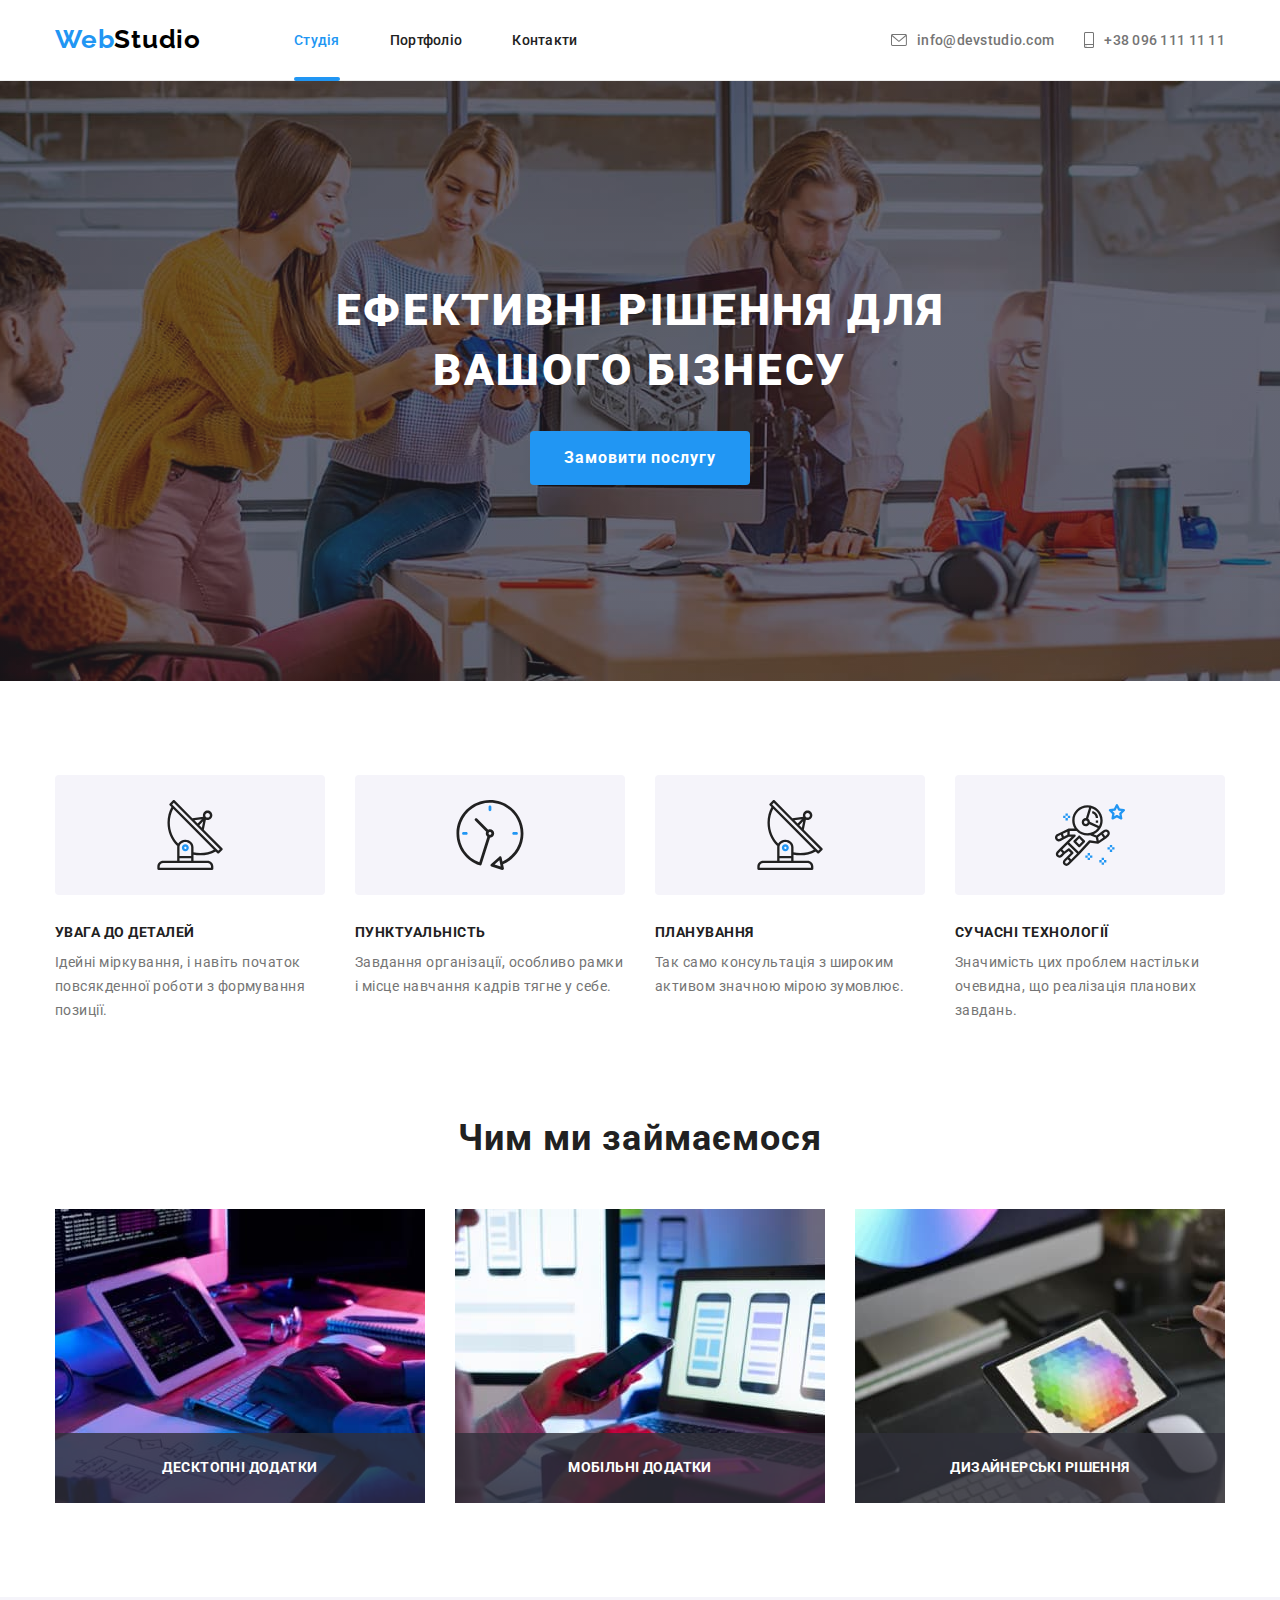
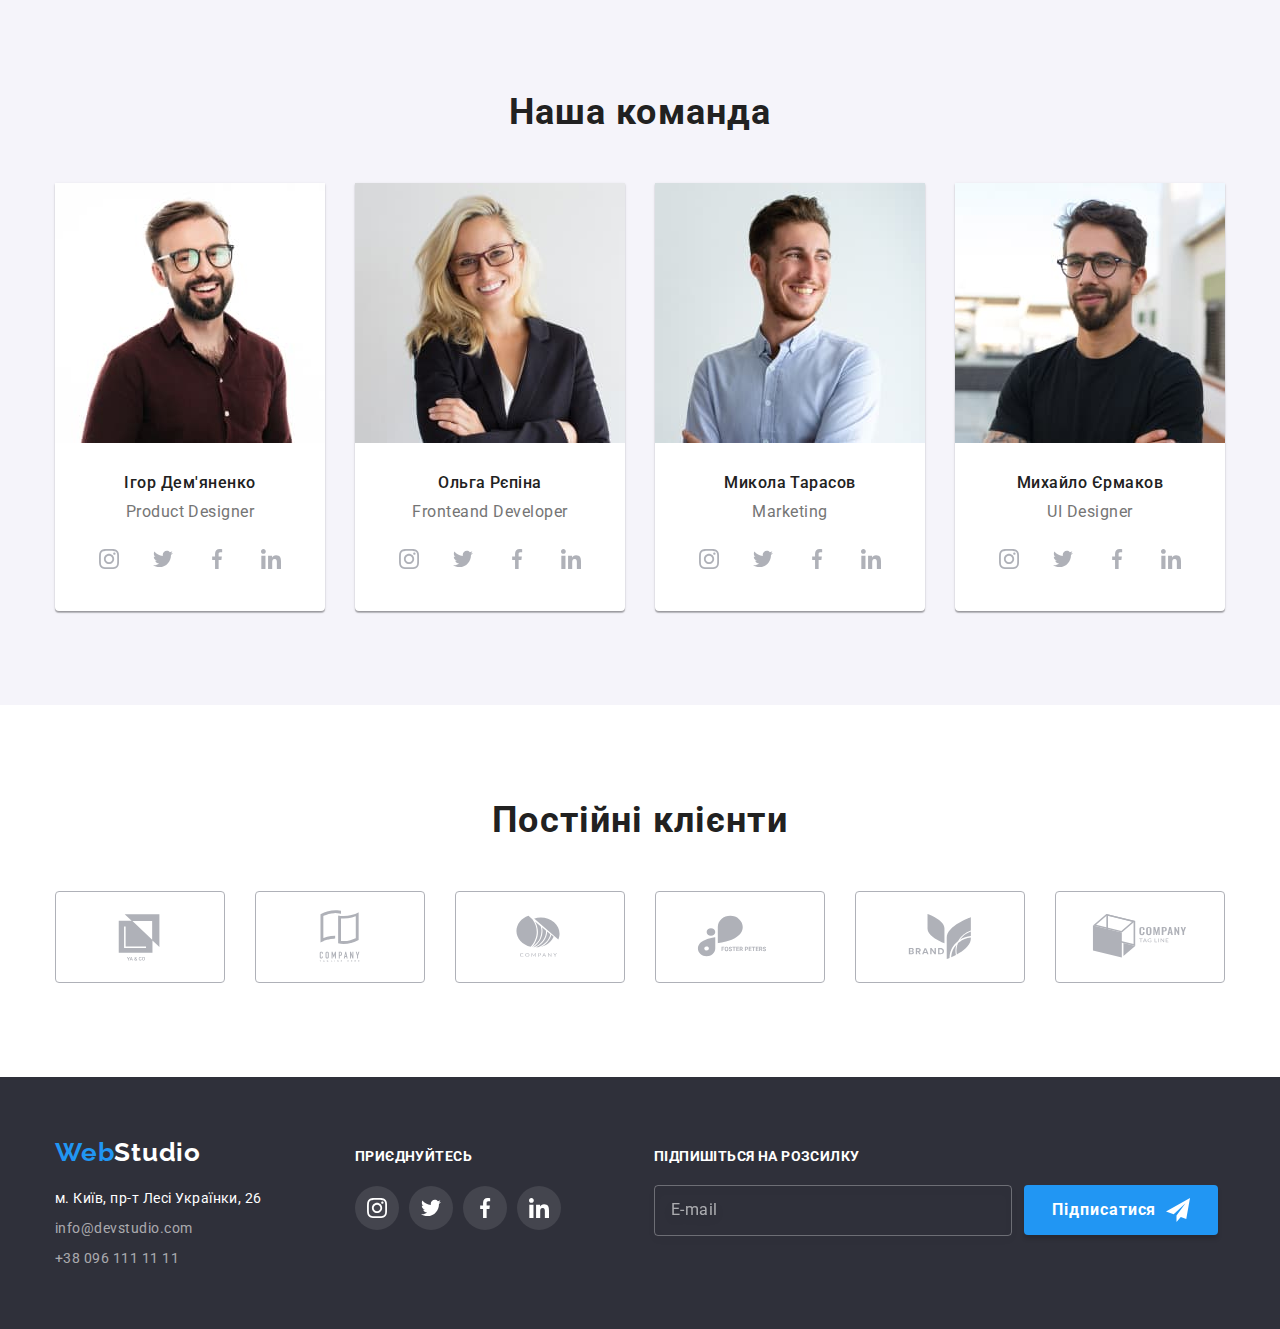
==== index.html @ 9813fe83 "Add files" ====
<!DOCTYPE html>
<html lang="uk">
  <head>
    <meta charset="UTF-8" />
    <meta http-equiv="X-UA-Compatible" content="IE=edge" />
    <meta name="viewport" content="width=device-width, initial-scale=1.0" />

    <link
      rel="stylesheet"
      href="https://cdnjs.cloudflare.com/ajax/libs/modern-normalize/1.1.0/modern-normalize.min.css"
    />
    <link rel="preconnect" href="https://fonts.googleapis.com" />
    <link rel="preconnect" href="https://fonts.gstatic.com" crossorigin />
    <link
      href="https://fonts.googleapis.com/css2?family=Raleway:wght@700&family=Roboto:wght@400;500;700;900&display=swap"
      rel="stylesheet"
    />
    <link rel="stylesheet" href="./css/styles.css" />
    <title>Студія</title>
  </head>

  <body>
    <header class="header">
      <div class="container main-nav">
        <nav class="header-nav">
          <a lang="en" href="./index.html" class="header-nav-logo"
            >Web<span class="nav-logo">Studio</span></a
          >

          <ul class="header-nav-list">
            <li class="header-nav-item">
              <a href="./index.html" class="header-nav-link current">Студія</a>
            </li>
            <li class="header-nav-item">
              <a href="./portfolio.html" class="header-nav-link">Портфоліо</a>
            </li>
            <li class="header-nav-item"><a href="" class="header-nav-link">Контакти</a></li>
          </ul>
        </nav>

        <ul class="header-contacts-list">
          <li class="header-contacts-item">
            <a class="header-contacts-link" href="mailto:info@devstudio.com">
              <svg class="contacts-icon" width="16" height="12">
                <use href="./images/icons.svg#icon-envelope"></use>
              </svg>
              info@devstudio.com
            </a>
          </li>
          <li class="header-contacts-item">
            <a class="header-contacts-link" href="tel:+380961111111">
              <svg class="contacts-icon" width="10" height="16">
                <use href="./images/icons.svg#icon-smartphone"></use>
              </svg>
              +38 096 111 11 11
            </a>
          </li>
        </ul>
      </div>
    </header>

    <main>
      <section class="hero overlay">
        <div class="container hero-padding">
          <h1 class="hero-tittle">Ефективні рішення для вашого бізнесу</h1>
          <button type="button" class="hero-button" data-modal-open>Замовити послугу</button>

          <div class="backdrop is-hidden" data-modal>
            <div class="modal">
              <button class="button-close" data-modal-close>
                <svg class="icon-close-black" width="18" height="18">
                  <use href="./images/icons.svg#icon-close-black"></use>
                </svg>
              </button>
              
              <form class="modal-form">
                <p class="modal-title">Залиште свої дані, ми вам передзвонимо</p>
                <div class="modal-field">
                  <label for="user-name" class="input-label">Імʼя</label>
                  <div class="input-wrapper">
                      <input type="text" class="modal-input" name="user-name" id="user-name">
                      <svg class="modal-icon" width="18" height="18">
                        <use href="./images/icons.svg#icon-person"></use>
                      </svg>
                  </div>
                </div>
                <div class="modal-field">
                  <label for="user-tel" class="input-label">Телефон</label>
                  <div class="input-wrapper">
                      <input type="tel" class="modal-input" name="user-tel" id="user-tel">
                      <svg class="modal-icon" width="18" height="18">
                        <use href="./images/icons.svg#icon-phone"></use>
                      </svg>
                  </div>
                </div>
                <div class="modal-field">
                  <label for="user-email" class="input-label">Пошта</label>
                  <div class="input-wrapper">
                      <input type="email" class="modal-input" name="user-email" id="user-email">
                      <svg class="modal-icon" width="18" height="18">
                        <use href="./images/icons.svg#icon-email"></use>
                      </svg>
                  </div>
                </div>
                <div class="modal-field">
                  <label for="user-comment" class="input-label">Коментар</label>
                  <div class="input-wrapper">
                    <textarea
                    name="user-comment"
                    id="user-comment"
                    class="modal-comment"
                    placeholder="Введіть текст"
                  ></textarea>
                  </div>
                </div>

                <div class="modal-field check-field">
                  <input
                    type="checkbox"
                    name="policy"
                    class="modal-check hide"
                    id="policy"
                  />
                  <label for="policy" class="check-text">
                    <span>
                      <svg class="check-icon" width="16" height="15">
                        <use href="./images/icons.svg#icon-check"></use>
                      </svg>
                    </span>
                   Погоджуюся з розсилкою та приймаю
                    <a href="#" class="policy">Умови договору</a>
                    </label
                  >
                </div>
                  <button type="submit" class="form-button">
                      Відправити
                  </button>
              </form>
            </div>
          </div>
        </div>
      </section>

      <section class="features section">
        <div class="container">
          <h2 class="features-tittle visually-hidden">Особливості</h2>

          <ul class="features-list">
            <li class="features-item">
              <div class="features-item-icon">
                <svg class="features-icon" width="70" height="70">
                  <use href="./images/icons.svg#icon-antenna"></use>
                </svg>
              </div>
              <h3 class="features-subtitle">Увага до деталей</h3>
              <p class="features-text">
                Ідейні міркування, і навіть початок повсякденної роботи з формування позиції.
              </p>
            </li>
            <li class="features-item">
              <div class="features-item-icon">
                <svg class="features-icon" width="70" height="70">
                  <use href="./images/icons.svg#icon-clock"></use>
                </svg>
              </div>
              <h3 class="features-subtitle">Пунктуальність</h3>
              <p class="features-text">
                Завдання організації, особливо рамки і місце навчання кадрів тягне у себе.
              </p>
            </li>
            <li class="features-item">
              <div class="features-item-icon">
                <svg class="features-icon" width="70" height="70">
                  <use href="./images/icons.svg#icon-antenna"></use>
                </svg>
              </div>
              <h3 class="features-subtitle">Планування</h3>
              <p class="features-text">
                Так само консультація з широким активом значною мірою зумовлює.
              </p>
            </li>
            <li class="features-item">
              <div class="features-item-icon">
                <svg class="features-icon" width="70" height="70">
                  <use href="./images/icons.svg#icon-astronaut"></use>
                </svg>
              </div>
              <h3 class="features-subtitle">Сучасні технології</h3>
              <p class="features-text">
                Значимість цих проблем настільки очевидна, що реалізація планових завдань.
              </p>
            </li>
          </ul>
        </div>
      </section>

      <section class="work section">
        <div class="container">
          <h2 class="work-tittle">Чим ми займаємося</h2>

          <ul class="work-list">
            <li class="work-item">
              <img
                src="./images/box1.jpg"
                alt="На столі стоїть монітор, клавіатура. Зліва від 
                    клавіатури лежить аркуш із алгоритмом коду, який в цей час набирає чоловік"
                width="370"
                height="294"
              />
              <div class="box1">
                <p class="desktop-action">Десктопні додатки</p>
              </div>
            </li>

            <li class="work-item">
              <img
                src="./images/box2.jpg"
                alt="На підставці стоїть ноуткбук, на екрані якого показано приклад із трьох варіантів зовнішнього вигляду застосунку. Біля ноутбуку знаходиться людина із телефоном, яка одразу тестує ці варіанти на телефоні"
                width="370"
                height="294"
              />

              <div class="box2">
                <p class="desktop-action">Мобільні додатки</p>
              </div>
            </li>
            <li class="work-item">
              <img
                src="./images/box3.jpg"
                alt="Людина тримає у лівій руці графічний планшет, на екрані якого виведено кольорову палітру. У правій руці вона тримає стилус, і певно хоче вибрати якийсь колір для певного графічного елеметну"
                width="370"
                height="294"
              />

              <div class="box3">
                <p class="desktop-action">Дизайнерські рішення</p>
              </div>
            </li>
          </ul>
        </div>
      </section>

      <section class="team section">
        <div class="container">
          <h2 class="team-tittle">Наша команда</h2>

          <ul class="team-list">
            <li class="team-item">
              <img
                src="./images/teamcard1.jpg"
                alt="Молодий чоловік в окулярах, з темною бородою,що мило посміхається. Він одягнутий у коричневу сорочку з білими гудзиками"
                width="270"
                height="260"
              />
              <div class="team-padding">
                <h3 class="team-name">Ігор Дем'яненко</h3>
                <p class="team-position">Product Designer</p>

                <ul class="team-soc-list">
                  <li class="team-soc-item">
                    <a class="team-soc-link link" href="#">
                      <svg class="team-soc-icon" width="20" height="20">
                        <use href="./images/icons.svg#icon-instagram"></use>
                      </svg>
                    </a>
                  </li>
                  <li class="team-soc-item">
                    <a class="team-soc-link link" href="#">
                      <svg class="team-soc-icon" width="20" height="20">
                        <use href="./images/icons.svg#icon-twitter"></use>
                      </svg>
                    </a>
                  </li>
                  <li class="team-soc-item">
                    <a class="team-soc-link link" href="#">
                      <svg class="team-soc-icon" width="20" height="20">
                        <use href="./images/icons.svg#icon-facebook"></use>
                      </svg>
                    </a>
                  </li>
                  <li class="team-soc-item">
                    <a class="team-soc-link link" href="#">
                      <svg class="team-soc-icon" width="20" height="20">
                        <use href="./images/icons.svg#icon-linkedin"></use>
                      </svg>
                    </a>
                  </li>
                </ul>
              </div>
            </li>
            <li class="team-item">
              <img
                src="./images/teamcard2.jpg"
                alt="Молода дівчина, зі світлим волоссям середньої довжини. Вона в окулярах, з прямокутною оправою. Має гарну приємну посмішку. Одягнута у чорний піджак та білу блузу"
                width="270"
                height="260"
              />
              <div class="team-padding">
                <h3 class="team-name">Ольга Рєпіна</h3>
                <p class="team-position">Fronteand Developer</p>

                <ul class="team-soc-list">
                  <li class="team-soc-item">
                    <a class="team-soc-link link" href="#">
                      <svg class="team-soc-icon" width="20" height="20">
                        <use href="./images/icons.svg#icon-instagram"></use>
                      </svg>
                    </a>
                  </li>
                  <li class="team-soc-item">
                    <a class="team-soc-link link" href="#">
                      <svg class="team-soc-icon" width="20" height="20">
                        <use href="./images/icons.svg#icon-twitter"></use>
                      </svg>
                    </a>
                  </li>
                  <li class="team-soc-item">
                    <a class="team-soc-link link" href="#">
                      <svg class="team-soc-icon" width="20" height="20">
                        <use href="./images/icons.svg#icon-facebook"></use></svg
                    ></a>
                  </li>
                  <li class="team-soc-item">
                    <a class="team-soc-link link" href="#">
                      <svg class="team-soc-icon" width="20" height="20">
                        <use href="./images/icons.svg#icon-linkedin"></use>
                      </svg>
                    </a>
                  </li>
                </ul>
              </div>
            </li>
            <li class="team-item">
              <img
                src="./images/teamcard3.jpg"
                alt="Молодий чоловік, з русявим волоссям та легкою світлою щетиною. Він дивиться у ліву сторону та приємно посміхається.На ньому одягнута світло-блакитна сорочка"
                width="270"
                height="260"
              />
              <div class="team-padding">
                <h3 class="team-name">Микола Тарасов</h3>
                <p class="team-position">Marketing</p>

                <ul class="team-soc-list">
                  <li class="team-soc-item">
                    <a class="team-soc-link link" href="#">
                      <svg class="team-soc-icon" width="20" height="20">
                        <use href="./images/icons.svg#icon-instagram"></use>
                      </svg>
                    </a>
                  </li>
                  <li class="team-soc-item">
                    <a class="team-soc-link link" href="#">
                      <svg class="team-soc-icon" width="20" height="20">
                        <use href="./images/icons.svg#icon-twitter"></use>
                      </svg>
                    </a>
                  </li>
                  <li class="team-soc-item">
                    <a class="team-soc-link link" href="#">
                      <svg class="team-soc-icon" width="20" height="20">
                        <use href="./images/icons.svg#icon-facebook"></use>
                      </svg>
                    </a>
                  </li>
                  <li class="team-soc-item">
                    <a class="team-soc-link link" href="#">
                      <svg class="team-soc-icon" width="20" height="20">
                        <use href="./images/icons.svg#icon-linkedin"></use>
                      </svg>
                    </a>
                  </li>
                </ul>
              </div>
            </li>
            <li class="team-item">
              <img
                src="./images/teamcard4.jpg"
                alt="Молодий харизматичний чоловік із темним волоссям та темною бородою. Він носить окуляри. Одягнутий у чорну футболку, на правій руці має татуювання"
                width="270"
                height="260"
              />
              <div class="team-padding">
                <h3 class="team-name">Михайло Єрмаков</h3>
                <p class="team-position">UI Designer</p>

                <ul class="team-soc-list">
                  <li class="team-soc-item">
                    <a class="team-soc-link link" href="#">
                      <svg class="team-soc-icon" width="20" height="20">
                        <use href="./images/icons.svg#icon-instagram"></use></svg
                    ></a>
                  </li>
                  <li class="team-soc-item">
                    <a class="team-soc-link link" href="#"
                      ><svg class="team-soc-icon" width="20" height="20">
                        <use href="./images/icons.svg#icon-twitter"></use></svg
                    ></a>
                  </li>
                  <li class="team-soc-item">
                    <a class="team-soc-link link" href="#">
                      <svg class="team-soc-icon" width="20" height="20">
                        <use href="./images/icons.svg#icon-facebook"></use>
                      </svg>
                    </a>
                  </li>
                  <li class="team-soc-item">
                    <a class="team-soc-link link" href="#">
                      <svg class="team-soc-icon" width="20" height="20">
                        <use href="./images/icons.svg#icon-linkedin"></use>
                      </svg>
                    </a>
                  </li>
                </ul>
              </div>
            </li>
          </ul>
        </div>
      </section>

      <section class="clients section">
        <div class="container">
          <h2 class="clients-tittle">Постійні клієнти</h2>

          <ul class="clients-list">
            <li class="clients-item">
              <a class="clients-link" href="">
                <svg class="clients-icon" width="106" height="60">
                  <use href="./images/icons.svg#icon-client1"></use>
                </svg>
              </a>
            </li>
            <li class="clients-item">
              <a class="clients-link" href="">
                <svg class="clients-icon" width="106" height="60">
                  <use href="./images/icons.svg#icon-client2"></use>
                </svg>
              </a>
            </li>
            <li class="clients-item">
              <a class="clients-link" href="">
                <svg class="clients-icon" width="106" height="60">
                  <use href="./images/icons.svg#icon-client3"></use>
                </svg>
              </a>
            </li>
            <li class="clients-item">
              <a class="clients-link" href="">
                <svg class="clients-icon" width="106" height="60">
                  <use href="./images/icons.svg#icon-client4"></use>
                </svg>
              </a>
            </li>
            <li class="clients-item">
              <a class="clients-link" href="">
                <svg class="clients-icon" width="106" height="60">
                  <use href="./images/icons.svg#icon-client5"></use>
                </svg>
              </a>
            </li>
            <li class="clients-item">
              <a class="clients-link" href="">
                <svg class="clients-icon" width="106" height="60">
                  <use href="./images/icons.svg#icon-client6"></use>
                </svg>
              </a>
            </li>
          </ul>
        </div>
      </section>

      <footer class="footer section">
        <div class="container footer-main">
          <div class="footer-logo">
            <a lang="en" href="./index.html" class="footer-logo-begin"
              >Web<span class="footer-logo-end">Studio</span></a
            >

            <address class="footer-contacts">
              <ul class="footer-contacts-list">
                <li class="footer-contacts-item contacts-margin">
                  <a
                    href="https://goo.gl/maps/CPtrU1FHBa2aNyZL9"
                    target="_blank"
                    rel="noopener noreferrer nofollow"
                    class="footer-contacts-address"
                  >
                    м. Київ, пр-т Лесі Українки, 26
                  </a>
                </li>
                <li class="footer-contacts-item contacts-margin">
                  <a href="mailto:info@devstudio.com" class="footer-contacts-link"
                    >info@devstudio.com</a
                  >
                </li>
                <li class="footer-contacts-item">
                  <a href="tel:+380961111111" class="footer-contacts-link">+38 096 111 11 11</a>
                </li>
              </ul>
            </address>
          </div>

          <div class="footer-soc">
            <span class="welcome">Приєднуйтесь</span>
            <ul class="footer-soc-list">
              <li class="footer-soc-item">
                <a class="footer-soc-link link" href="#">
                  <svg class="footer-soc-icon" width="20" height="20">
                    <use href="./images/icons.svg#icon-instagram"></use>
                  </svg>
                </a>
              </li>
              <li class="footer-soc-item">
                <a class="footer-soc-link link" href="#">
                  <svg class="footer-soc-icon" width="20" height="20">
                    <use href="./images/icons.svg#icon-twitter"></use>
                  </svg>
                </a>
              </li>
              <li class="footer-soc-item">
                <a class="footer-soc-link link" href="#">
                  <svg class="footer-soc-icon" width="20" height="20">
                    <use href="./images/icons.svg#icon-facebook"></use>
                  </svg>
                </a>
              </li>
              <li class="footer-soc-item">
                <a class="footer-soc-link link" href="#">
                  <svg class="footer-soc-icon" width="20" height="20">
                    <use href="./images/icons.svg#icon-linkedin"></use>
                  </svg>
                </a>
              </li>
            </ul>
          </div>


          <div class="send-footer">
            <p class="input-send">Підпишіться на розсилку</p>
            <form class="form-send">
              <div class="input-wrapper-send">
                  <input type="email" class="send-email" name="user-email" id="send-email"
                  placeholder="E-mail">
                  <button type="submit" class="send-button">
                    Підписатися
                      <svg class="send-icon" width="24" height="24">
                        <use href="./images/icons.svg#icon-send"></use>
                      </svg>
                  </button>
              </div>
          </form>
        </div>

        </div>
      </footer>
    </main>
    <script src="./js/modal.js"></script>
  </body>
</html>
---- css/styles.css ----
:root {
  --first-color: #212121;
  --accent-color: #2196f3;
  --accent-color-text: #ffffff;
  --hero-color: #ffffff;
  --text-color: #757575;
  --portfolio-button-color: #f5f4fa;
  --team-background-color: #f5f4fa;
  --hero-footer-background-color: #2f303a;
  --main-background-color: #ffffff;
  --contacts-link-color: rgba(255, 255, 255, 0.6);
  --nav-logo-color: #000000;
  --border-color-portfolio: #eeeeee;
  --border-color-header: #ececec;
  --icon-first-color: #afb1b8;
  --icon-background-color: FFFFFF;
  --icon-backgroud-color-hover: #2196f3;
  --icon-main-color: #ffffff;
  --icon-features-background: #f5f4fa;
  --icon-clients-first-color: #afb1b8;
  --icon-clients-color-hover: #2196f3;
  --icon-soc-color-hover: #ffffff;
  --icon-contacts-color: #757575;
  --icon-footer-color: rgba(255, 255, 255, 0.1);
  --work-box-text: rgba(47, 48, 58, 0.8);
  --projects-card-owerlay: rgba(33, 150, 243, 0.9);
  --button-close-border: #0000001a;
  --button-close-icon: #000000;
  --animation: 250ms cubic-bezier(0.4, 0, 0.2, 1);
  --text-form-color: #757575;
  --border-input-color: rgba(33, 33, 33, 0.2);
  --comment-color: rgba(117, 117, 117, 0.5);
  --form-button-border-hover: #188CE8;
  --send-input-color: rgba(255, 255, 255, 0.3);
  --send-input-shadow:  rgba(0, 0, 0, 0.15);
  --button-active-color: #188CE8;
  --placeholder-color: rgba(255, 255, 255, 0.6);
  --form-button-shadow: 0px 4px 4px rgba(0, 0, 0, 0.15);
}

h1,
h2,
h3,
h4,
h5,
h6,
p {
  margin: 0;
}

ul {
  list-style: none;
  margin: 0;
  padding: 0;
}

img {
  display: block;
  max-width: 100%;
  height: auto;
}

body {
  font-family: Roboto, Times New Roman, Arial, Helvetica, sans-serif;
  color: var(--first-color);
  background-color: var(--main-background-color);
  letter-spacing: 0.03em;
}

.container {
  width: 1200px;
  padding-left: 15px;
  padding-right: 15px;
  margin-left: auto;
  margin-right: auto;
}

.header {
  border-bottom-color: var(--border-color-header);
  border-bottom-style: solid;
  border-bottom-width: 1px;
}

.header-nav-logo,
.header-nav-link,
.header-contacts-link,
.footer-logo-begin,
.footer-contacts-address,
.footer-contacts-link,
.portfolio-projects-link {
  text-decoration: none;
}

.header-nav-logo,
.footer-logo-begin {
  font-weight: 700;
  font-size: 26px;
  line-height: 1.19;
  letter-spacing: 0.03em;

  padding-top: 24px;
  padding-bottom: 25px;
}

.header-nav-logo,
.nav-logo,
.footer-logo-begin {
  font-family: Raleway, sans-serif;
  color: var(--accent-color);
}

.nav-logo {
  color: var(--nav-logo-color);
  letter-spacing: 0.03em;
}

.header-nav-link,
.header-contacts-link {
  font-weight: 500;
  font-size: 14px;
  line-height: 1.1429;
  letter-spacing: 0.02em;
  transition: color var(--animation);
}

.header-nav-link {
  display: block;
  padding-top: 32px;
  padding-bottom: 32px;
  color: var(--first-color);
}

.header-contacts-link {
  color: var(--text-color);
}

.header-nav-link:hover,
.header-contacts-link:hover,
.header-nav-link:focus,
.header-contacts-link:focus {
  color: var(--accent-color);
}

.header-nav-list .header-nav-link.current {
  color: var(--accent-color);
}

.header-nav-list {
  display: flex;
  margin-left: 93px;
}

.header-nav-list {
  gap: 50px;
}

.header-nav-list .header-nav-item:last-child {
  margin-right: 0;
}

.header-contacts-list {
  display: flex;
  margin-left: auto;
  height: 16px;
}

.header-contacts-list .header-contacts-item + .header-contacts-item {
  margin-left: 30px;
}

.header-contacts-link {
  display: flex;
  align-items: center;
}

.contacts-icon {
  fill: var(--icon-contacts-color);
  transition: fill var(--animation);
  margin-right: 10px;
}

.header-contacts-link:hover .contacts-icon,
.header-contacts-link:focus .contacts-icon {
  fill: var(--accent-color);
}

.header-nav {
  display: flex;
}

.main-nav {
  display: flex;
  align-items: center;
}

.header-nav-link {
  position: relative;
}

.header-nav-link::after {
  content: '';
  position: absolute;
  left: 0;
  bottom: -1px;

  display: block;
  width: 100%;
  height: 4px;
  background-color: var(--accent-color);
  border-radius: 2px;

  display: none;
}

.header-nav-link.current::after {
  display: block;
}

.overlay {
  max-width: 1600px;
  height: 600px;
  margin-left: auto;
  margin-right: auto;
  background-image: linear-gradient(to right, rgba(47, 48, 58, 0.4), rgba(47, 48, 58, 0.4)),
    url(../images/hero.jpg);
  background-repeat: no-repeat;
  background-position: center;
}

.footer {
  background-color: var(--hero-footer-background-color);
}

.hero-padding {
  padding-top: 200px;
  padding-bottom: 200px;
}

.hero-tittle {
  margin-bottom: 30px;
  margin-right: auto;
  margin-left: auto;
  width: 696px;

  font-weight: 900;
  font-size: 44px;
  line-height: 1.36;
  text-transform: uppercase;
}

.hero-button {
  display: block;
  box-sizing: border-box;
  margin-left: auto;
  margin-right: auto;
  border-color: transparent;
}

.hero-tittle,
.hero-button {
  text-align: center;
  letter-spacing: 0.06em;
  color: var(--hero-color);
}

.hero-button {
  font-family: inherit;
  font-weight: 700;
  font-size: 16px;
  line-height: 1.88;
  background-color: var(--accent-color);
  border-radius: 4px;
  padding-top: 10px;
  padding-bottom: 10px;
  padding-left: 32px;
  padding-right: 32px;
}

.hero-button,
.portfolio-filters-button {
  cursor: pointer;
}

.backdrop.is-hidden {
  visibility: hidden;
  opacity: 0;
  pointer-events: none;
}

.backdrop {
  position: fixed;
  top: 0;
  left: 0;
  width: 100%;
  height: 100%;
  background: rgba(0, 0, 0, 0.2);
  opacity: 1;
  z-index: 1;
  visibility: visible;
  transition: opacity 500ms, visibility 500ms cubic-bezier(0.4, 0, 0.2, 1);
}

.modal {
  position: absolute;
  top: 50%;
  left: 50%;
  transform: translate(-50%, -50%);
  width: 528px;
  height: 581px;
  background: #ffffff;
  box-shadow: 0px 1px 3px rgba(0, 0, 0, 0.12), 0px 1px 1px rgba(0, 0, 0, 0.14),
    0px 2px 1px rgba(0, 0, 0, 0.2);
  border-radius: 4px;
}

.button-close {
  display: flex;
  align-items: center;
  justify-content: center;

  position: absolute;
  top: 8px;
  right: 8px;

  width: 30px;
  height: 30px;
  background-color: transparent;
  border: 1px solid var(--button-close-border);
  border-radius: 50%;

  cursor: pointer;
}

.icon-close-black {
  fill: var(--button-close-icon);
  transition: fill var(--animation);
  
}

.icon-close-black:hover {
  fill:var(--accent-color);
}

.button-close:focus .icon-close-black  {
  fill: var(--accent-color)
}

.section {
  padding-top: 94px;
  padding-bottom: 94px;
}

.features-list {
  display: flex;
  gap: 30px;
  flex-basis: calc((100%-90px) / 4);
}

.features-item-icon {
  height: 120px;
  padding-top: 25px;
  padding-right: 100px;
  padding-bottom: 25px;
  padding-left: 100px;
  margin-bottom: 30px;
  background-color: var(--icon-features-background);
  border-radius: 4px;
}

.features-tittle,
.portfolio-tittle {
  opacity: 0;
}

.visually-hidden {
  position: absolute;
  width: 1px;
  height: 1px;
  margin: -1px;
  border: 0;
  padding: 0;
  white-space: nowrap;
  clip-path: inset(100%);
  clip: rect(0 0 0 0);
  overflow: hidden;
}

.features-subtitle {
  font-size: 14px;
  line-height: 1.14;
  text-transform: uppercase;
  color: var(--first-color);
  margin-bottom: 10px;
}

.features-text {
  font-size: 14px;
  line-height: 1.71;
  color: var(--text-color);
}

.header-nav-item,
.header-contacts-item,
.features-item,
.team-item,
.work-item,
.footer-contacts-item,
.portfolio-filters-item,
.portfolio-projects-item {
  list-style-type: none;
}

.work {
  padding-top: 0;
}

.work-list {
  display: flex;
}

.work-item:not(:last-child) {
  margin-right: 30px;
}

.work-tittle,
.team-tittle,
.team-name,
.team-position {
  text-align: center;
}

.work-tittle,
.team-tittle {
  font-size: 36px;
  line-height: 1.17;
  letter-spacing: 0.03em;
  color: var(--first-color);
}

.work-tittle {
  margin-bottom: 50px;
}

.work-item {
  position: relative;
}

.box1,
.box2,
.box3 {
  display: block;
  position: absolute;
  bottom: 0;
  left: 0;

  width: 100%;

  background-color: var(--work-box-text);
}

.desktop-action {
  padding-top: 27px;
  padding-right: auto;
  padding-bottom: 27px;
  padding-left: auto;

  font-family: 'Roboto';
  font-weight: 700;
  font-size: 14px;
  line-height: 1.14;
  text-align: center;
  letter-spacing: 0.03em;
  text-transform: uppercase;

  color: var(--accent-color-text);
}

.team {
  background-color: var(--team-background-color);
}

.team-item {
  background-color: var(--accent-color-text);
  border-radius: 0px 0px 4px 4px;
  box-shadow: 0px 1px 3px rgba(0, 0, 0, 0.12), 0px 1px 1px rgba(0, 0, 0, 0.14),
    0px 2px 1px rgba(0, 0, 0, 0.2);
}

.team {
  padding-top: 94px;
}

.team-list {
  display: flex;
  justify-content: center;
}

.team-item:not(:last-child) {
  margin-right: 30px;
}

.team-tittle {
  margin-bottom: 50px;
}

.team-name,
.team-position {
  font-size: 16px;
  line-height: 1.19;
  letter-spacing: 0.03em;
}

.team-name {
  margin-bottom: 10px;
}

.team-name {
  font-weight: 500;
  color: var(--first-color);
}

.team-position {
  margin-bottom: 16px;
}

.team-position {
  color: var(--text-color);
}

.team-padding {
  padding-top: 30px;
  padding-bottom: 30px;
}

.team-soc-list {
  display: flex;
  justify-content: center;
  gap: 10px;
}
.team-soc-item {
  width: 44px;
  height: 44px;
}

.team-soc-link {
  width: 100%;
  height: 100%;
  background-color: var(--icon-background-color);
  border-radius: 50%;
  display: flex;
  align-items: center;
  justify-content: center;
  transition: background-color var(--animation);
}

.team-soc-icon {
  fill: var(--icon-first-color);
  transition: fill var(--animation);
}

.team-soc-link:hover,
.team-soc-link:focus {
  background-color: var(--icon-backgroud-color-hover);
}

.team-soc-link:hover .team-soc-icon,
.team-soc-link:focus .team-soc-icon {
  fill: var(--icon-soc-color-hover);
}

.clients {
  padding-top: 94px;
  padding-bottom: 94px;
}

.clients-tittle {
  font-size: 36px;
  line-height: 1.17em;
  text-align: center;
  letter-spacing: 0.03em;
  color: var(--first-color);
}

.clients-tittle {
  margin-bottom: 50px;
}

.clients-list {
  display: flex;
  gap: 30px;
}

.clients-item {
  width: 170px;
  height: 92px;
}

.clients-link {
  width: 100%;
  height: 100%;
  display: flex;
  align-items: center;
  justify-content: center;
  border: 1px solid var(--icon-clients-first-color);
  border-radius: 4px;
  transition: var(--animation);
}

.clients-icon {
  fill: var(--icon-clients-first-color);
  transition: fill var(--animation);
}

.clients-link:hover,
.clients-link:focus {
  border-color: var(--icon-clients-color-hover);
}

.clients-link:hover .clients-icon,
.clients-link:focus .clients-icon {
  fill: var(--icon-clients-color-hover);
}

.footer {
  padding-top: 60px;
  padding-bottom: 60px;
}

.footer-main {
  align-items: baseline;
}

.footer-logo-end {
  color: var(--accent-color-text);
  letter-spacing: 0.03em;
}

.footer-contacts {
  margin-top: 20px;
}

.footer-contacts-address,
.footer-contacts-link {
  font-size: 14px;
  line-height: 1.5;
}

.footer-contacts-address {
  font-style: normal;
  color: var(--accent-color-text);
  transition: color var(--animation);
}

.footer-contacts-link {
  font-style: normal;
  color: var(--contacts-link-color);
  transition: color var(--animation);
}

.footer-contacts-link:hover,
.footer-contacts-link:focus,
.footer-contacts-address:hover,
.footer-contacts-address:focus {
  color: var(--accent-color);
}

.welcome {
  font-family: 'Roboto';
  font-weight: 700;
  font-size: 14px;
  line-height: 1.14;
  letter-spacing: 0.03em;
  text-transform: uppercase;

  color: var(--accent-color-text);
}

.footer-main {
  display: flex;
  gap: 93px;
}

.footer-soc-list {
  margin-top: 20px;
}

.footer-soc-list {
  display: flex;
  justify-content: center;
  gap: 10px;
}
.footer-soc-item {
  width: 44px;
  height: 44px;
}

.footer-soc-link {
  width: 100%;
  height: 100%;
  background-color: var(--icon-footer-color);
  border-radius: 50%;
  display: flex;
  align-items: center;
  justify-content: center;
  transition: background-color var(--animation);
}

.footer-soc-icon {
  fill: var(--accent-color-text);
  transition: fill var(--animation);
}

.footer-soc-link:hover,
.footer-soc-link:focus {
  background-color: var(--icon-backgroud-color-hover);
}

.footer-soc-link:hover .team-soc-icon,
.footer-soc-link:focus .team-soc-icon {
  fill: var(--icon-soc-color-hover);
}

.contacts-margin {
  margin-bottom: 9px;
}

.input-send {
  font-weight: 700;
  font-size: 14px;
  line-height: 1.14;
  letter-spacing: 0.03em;
  text-transform: uppercase;

  color: var(--accent-color-text);
}

.input-wrapper-send{
  display: flex;
  align-items: center;
  justify-content: center;
  gap: 12px;
  margin-top: 20px;
}



.send-icon {
  fill: var(--accent-color-text);
}

.send-button {
display: inline-flex;
align-items: center;
justify-content: center;
gap:10px;

padding-top: 10px;
padding-right: 28px;
padding-bottom: 10px;
padding-left: 28px;

border: transparent;
background-color: var(--accent-color);
box-shadow: 0px 4px 4px var(--send-input-shadow);
border-radius: 4px;
transition: background-color var(--animation);

font-weight: 700;
  font-size: 16px;
  line-height: 1.89;
  letter-spacing: 0.06em;

  color: var(--accent-color-text);

}

.send-button:hover,
.send-button:focus {
  background-color: var(--button-active-color);
}

.send-email::placeholder {
  font-size: 16px;
  line-height: 1.25;
  letter-spacing: 0.03em;
 
  color: var(--placeholder-color);
  transition: color var(--animation);
}


.send-email {
width: 358px;
padding-top: 15px;
padding-bottom: 15px;
padding-left: 16px;

color: var(--accent-color-text);

border: 1px solid var(--send-input-color);
filter: drop-shadow(0px 4px 4px var(--send-input-shadow));
border-radius: 4px;

background-color: transparent;
outline: transparent;
transition: border-color var(--animation);

}

.send-email:hover,
.send-email:focus {
  border-color: var(--accent-color);
}


.send-email:hover::placeholder,
.send-email:focus::placeholder {
  color: var(--accent-color-text);
}


.btn-size-all,
.btn-size-app,
.btn-size-design,
.btn-size-mark,
.btn-size-web {
  height: 38px;
}

.portfolio-filters-list {
  display: flex;
  justify-content: center;
  gap: 8px;
}

.portfolio-projects-item {
  background-color: var(--main-background-color);
}

.item-overlay {
  position: relative;
  overflow: hidden;
}

.text-overlay {
  position: absolute;
  padding-top: 63px;
  padding-right: 24px;
  padding-bottom: 63px;
  padding-left: 24px;
  font-size: 18px;
  line-height: 1.56;
  letter-spacing: 0.03em;
  color: var(--accent-color-text);
  background-color: var(--projects-card-owerlay);
  transform: translateY(0);
  transition: transform var(--animation);
}

.portfolio-projects-item:hover .text-overlay {
  transform: translateY(-100%);
}

.portfolio-projects-list {
  display: flex;
  flex-wrap: wrap;
  gap: 30px;
  justify-content: center;
}

.portfolio-projects-list {
  flex-basis: calc((100%-60px) / 3);
}

.portfolio-projects-link {
  display: block;
  transition: var(--animation);
}

.portfolio-projects-link:hover,
.portfolio-projects-link:focus {
  transition: box-shadow var(--animation);
  box-shadow: 0px 1px 1px rgba(0, 0, 0, 0.12), 0px 4px 4px rgba(0, 0, 0, 0.06),
    1px 4px 6px rgba(0, 0, 0, 0.16);
}

.portfolio-filters-button {
  font-family: inherit;
  font-weight: 500;
  font-size: 16px;
  line-height: 1.63;
  text-align: center;
  letter-spacing: 0.03em;
  color: var(--first-color);
  background-color: var(--portfolio-button-color);
  border-radius: 4px;
  padding: 6px 25px;
  border-color: transparent;
  transition: box-shadow var(--animation), color var(--animation), background-color var(--animation);
}

.portfolio-filters-button:hover,
.portfolio-filters-button:focus {
  color: var(--accent-color-text);
  background-color: var(--accent-color);
  box-shadow: 0px 3px 1px rgba(0, 0, 0, 0.1), 0px 1px 2px rgba(0, 0, 0, 0.08),
    0px 2px 2px rgba(0, 0, 0, 0.12);
}

.portfolio-projects-subtitle {
  font-size: 18px;
  line-height: 2;
  letter-spacing: 0.06em;
  color: var(--first-color);
  transition: color var(--animation), background-color var(--animation);
}

.portfolio-projects-text {
  font-size: 16px;
  line-height: 1.88;
  color: var(--text-color);
  transition: color var(--animation), background-color var(--animation);
}


.projects-text {
  padding-top: 20px;
  padding-bottom: 20px;
  padding-left: 24px;
  padding-right: 24px;
  border-right-width: 1px;
  border-left-width: 1px;
  border-bottom-width: 1px;
  border-left-color: var(--border-color-portfolio);
  border-right-color: var(--border-color-portfolio);
  border-bottom-color: var(--border-color-portfolio);
  border-bottom-style: solid;
  border-left-style: solid;
  border-right-style: solid;
}

.portfolio-projects-subtitle {
  margin-bottom: 4px;
}

.portfolio-filters-list {
  margin-bottom: 50px;
}

.modal {
  padding-top: 40px;
  padding-right: 40px;
  padding-bottom: 40px;
  padding-left: 40px;
}

.modal-field {
  margin-bottom: 10px;
}

.modal-title {
font-weight: 700;
font-size: 20px;
line-height: 1.15;
text-align: center;
letter-spacing: 0.03em;
margin-bottom: 12px;

color: var(--first-color);
}

.input-label {
  display: block;
font-size: 12px;
line-height: 1.67;
letter-spacing: 0.01em;
margin-bottom: 4px;

color: var(--text-form-color);
}

.input-wrapper {
  position: relative;
}

.modal-input {
width: 100%;
height: 40px;
padding-left: 42px;
border: 1px solid var(--border-input-color);
border-radius: 4px;
background-color: transparent;
outline: transparent;
transition: border-color var(--animation);
}

.modal-input:focus,
.modal-input:hover {
  border-color: var(--accent-color);
}

.modal-comment {
  width: 100%;
  height: 120px;
  padding-top: 12px;
  padding-right: 16px;
  padding-bottom: 12px;
  padding-left: 16px;
  border: 1px solid var(--border-input-color);
  border-radius: 4px;
  resize: none;
  background-color: transparent;
  outline: transparent;

  transition: border-color var(--animation);
}

.modal-comment::placeholder {
  font-size: 12px;
line-height: 1.67;
letter-spacing: 0.01em;
color: var(--comment-color);
}

.modal-comment:hover,
.modal-comment:focus {
  border-color: var(--accent-color);
}

.modal-icon {
  fill: var(--first-color);
  position: absolute;
  left: 12px;
  top: 50%;
  transform: translateY(-50%);
  transition: fill var(--animation);
} 

.modal-input:focus + .modal-icon,
.modal-input:hover + .modal-icon {
  fill: var(--accent-color);
}

.modal-icon:hover,
.modal-icon:focus  {
  fill: var(--accent-color);
 }

.hide {
  border: 0;
  clip: rect(1px, 1px, 1px, 1px);
  clip-path: inset(50%);
  height: 1px;
  margin: -1px;
  overflow: hidden;
  padding: 0;
  position: absolute;
  width: 1px;
  word-wrap: normal;
}


.check-field {
  margin-bottom: 21px;
}

.check-text {
  display: flex;
  align-items: center;
  justify-content: center;
  gap: 7px;
  font-size: 14px;
  line-height: 1.71;
  letter-spacing: 0.03em;
  color: var(--text-form-color);

  transition: color var(--animation);
}

.check-text span {
  width: 16px;
  height: 15px;
  border: 2px solid var(--first-color);
  border-radius: 2px;
  margin-right: 7px;
  display: flex;
  align-items: center;
  justify-content: center;
  fill: transparent;
}

.modal-check:checked + .check-text span {
  background-color: var(--accent-color);
  border: none;
  fill: #ffffff;
}

.modal-check:focus + .check-text span,
.modal-check:hover + .check-text span {
  border-color: var(--accent-color);
}

.policy {
  position: relative;
  font-size: 14px;
  line-height: 1.71;
  letter-spacing: 0.03em;
  color: var(--accent-color);
  text-decoration: none;
}

.policy::after {
  content: '';
  position: absolute;
  left: 0;
  bottom: 5px;

  display: block;
  width: 100%;
  height: 1px;
  background-color: var(--accent-color);

}




.form-button {
    display: block;
    box-sizing: border-box;
    margin-left: auto;
    margin-right: auto;
    border-color: transparent;
    border:none;
  
    text-align: center;
    color: var(--hero-color);
  
    font-family: inherit;
    font-weight: 700;
    font-size: 16px;
    line-height: 1.88;
    letter-spacing: 0.06em;
    background-color: var(--accent-color);
    border-radius: 4px;
    box-shadow: var(--form-button-shadow);
    padding-top: 10px;
    padding-bottom: 10px;
    padding-left: 52px;
    padding-right: 52px;
  
    cursor: pointer;
    transition: background-color var(--animation);
  }

  .form-button:hover,
  .form-button:focus {
    background-color: var(--form-button-border-hover);
  }
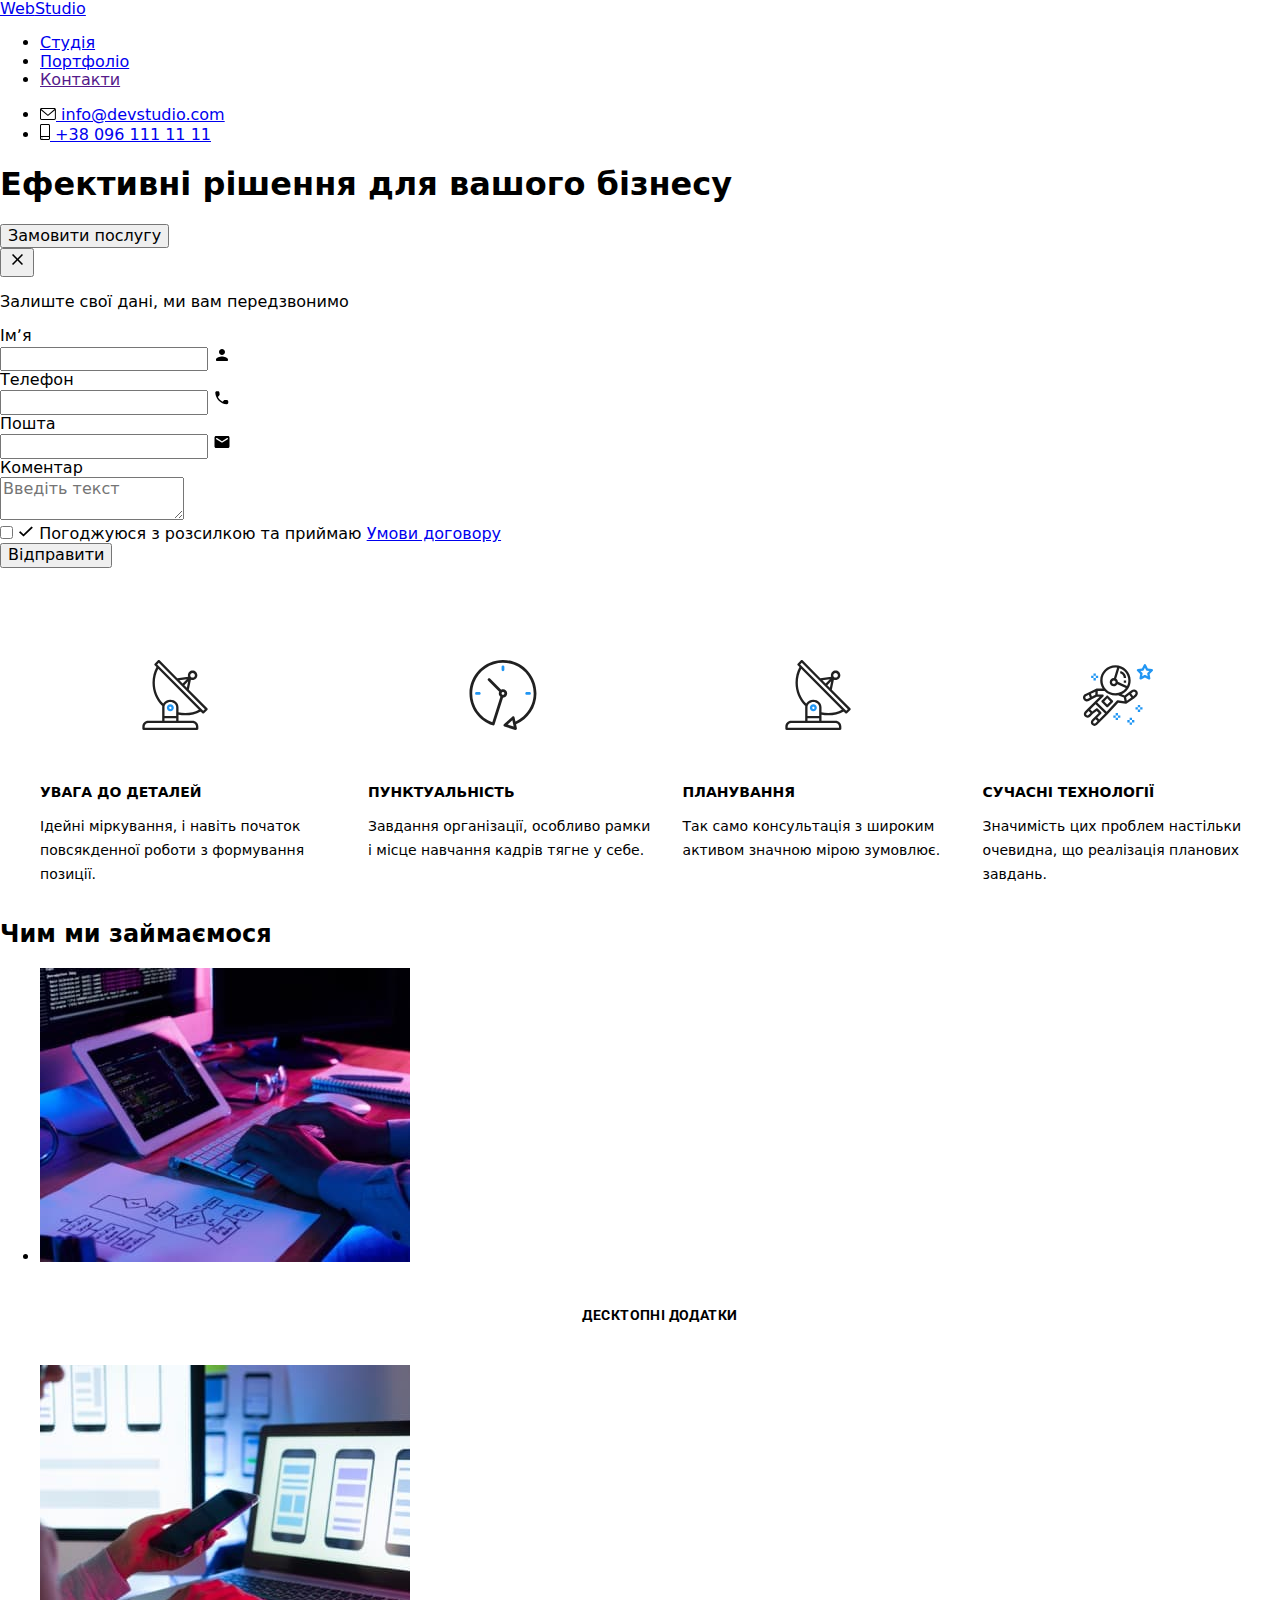
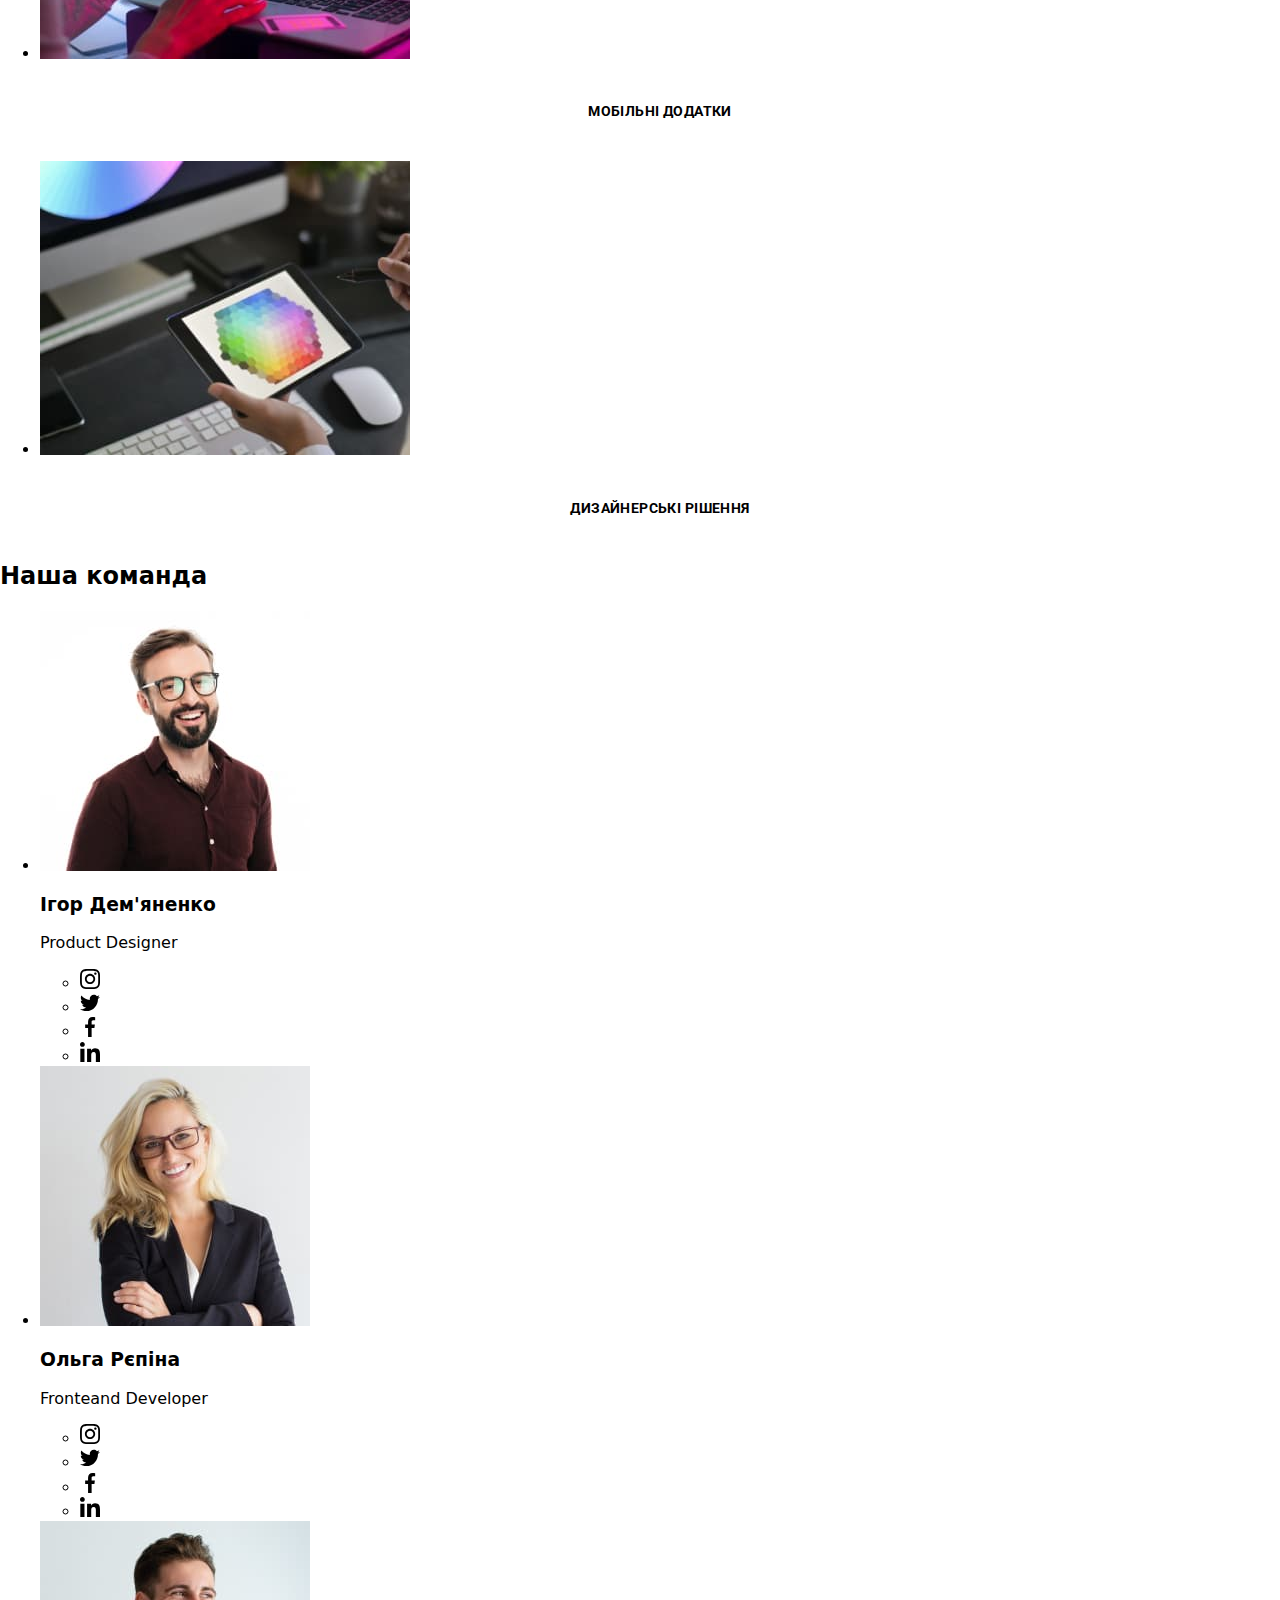
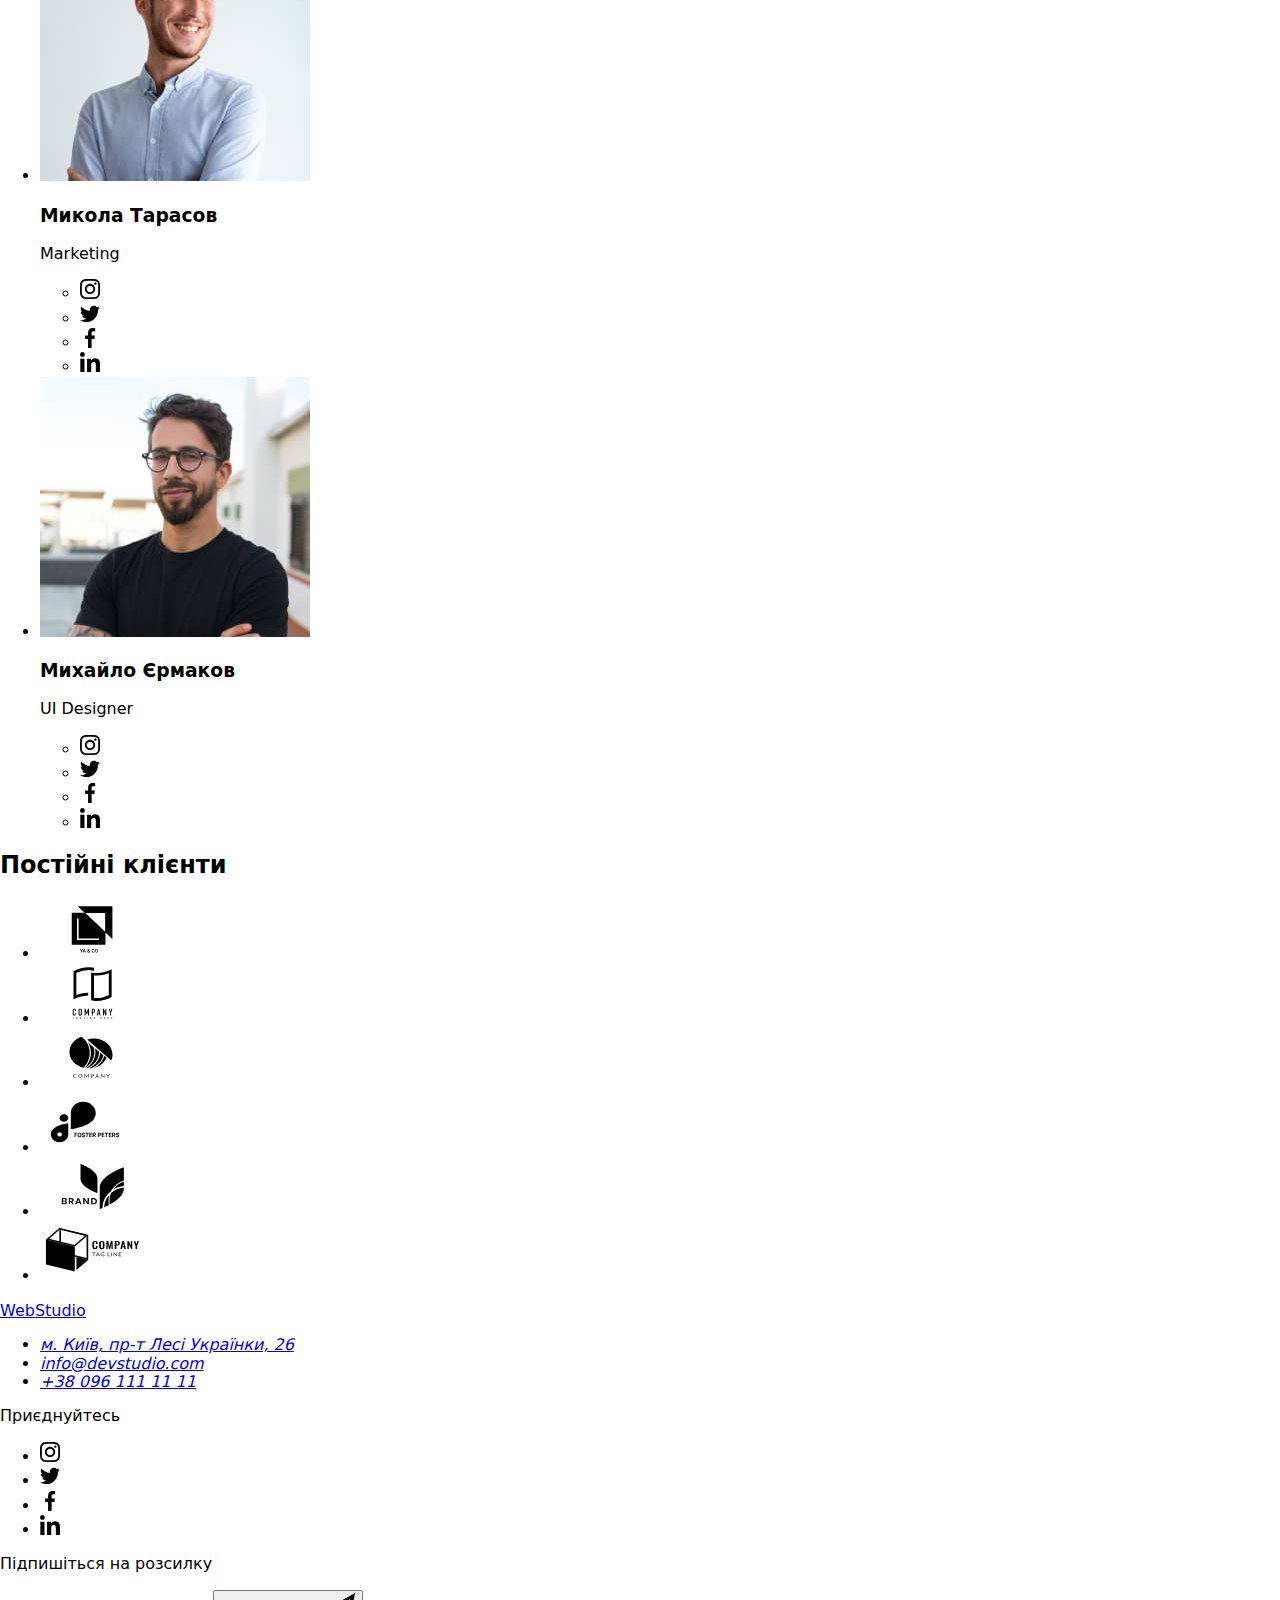
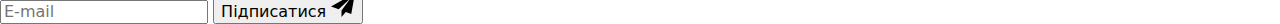
==== commit d5d4c584: "Update files" ====
--- a/index.html
+++ b/index.html
@@ -16,6 +16,7 @@
       rel="stylesheet"
     />
     <link rel="stylesheet" href="./css/styles.css" />
+    <link rel="stylesheet" href="./css/main.min.css" />
     <title>Студія</title>
   </head>
 
--- a/css/styles.css
+++ b/css/styles.css
@@ -1,461 +1,19 @@
-:root {
-  --first-color: #212121;
-  --accent-color: #2196f3;
-  --accent-color-text: #ffffff;
-  --hero-color: #ffffff;
-  --text-color: #757575;
-  --portfolio-button-color: #f5f4fa;
-  --team-background-color: #f5f4fa;
-  --hero-footer-background-color: #2f303a;
-  --main-background-color: #ffffff;
-  --contacts-link-color: rgba(255, 255, 255, 0.6);
-  --nav-logo-color: #000000;
-  --border-color-portfolio: #eeeeee;
-  --border-color-header: #ececec;
-  --icon-first-color: #afb1b8;
-  --icon-background-color: FFFFFF;
-  --icon-backgroud-color-hover: #2196f3;
-  --icon-main-color: #ffffff;
-  --icon-features-background: #f5f4fa;
-  --icon-clients-first-color: #afb1b8;
-  --icon-clients-color-hover: #2196f3;
-  --icon-soc-color-hover: #ffffff;
-  --icon-contacts-color: #757575;
-  --icon-footer-color: rgba(255, 255, 255, 0.1);
-  --work-box-text: rgba(47, 48, 58, 0.8);
-  --projects-card-owerlay: rgba(33, 150, 243, 0.9);
-  --button-close-border: #0000001a;
-  --button-close-icon: #000000;
-  --animation: 250ms cubic-bezier(0.4, 0, 0.2, 1);
-  --text-form-color: #757575;
-  --border-input-color: rgba(33, 33, 33, 0.2);
-  --comment-color: rgba(117, 117, 117, 0.5);
-  --form-button-border-hover: #188CE8;
-  --send-input-color: rgba(255, 255, 255, 0.3);
-  --send-input-shadow:  rgba(0, 0, 0, 0.15);
-  --button-active-color: #188CE8;
-  --placeholder-color: rgba(255, 255, 255, 0.6);
-  --form-button-shadow: 0px 4px 4px rgba(0, 0, 0, 0.15);
+.portfolio-filters-list {
+  display: flex;
+  justify-content: center;
+  gap: 8px;
 }
-
-h1,
-h2,
-h3,
-h4,
-h5,
-h6,
-p {
-  margin: 0;
-}
-
-ul {
-  list-style: none;
-  margin: 0;
-  padding: 0;
-}
-
-img {
-  display: block;
-  max-width: 100%;
-  height: auto;
-}
-
-body {
-  font-family: Roboto, Times New Roman, Arial, Helvetica, sans-serif;
-  color: var(--first-color);
-  background-color: var(--main-background-color);
-  letter-spacing: 0.03em;
-}
-
-.container {
-  width: 1200px;
-  padding-left: 15px;
-  padding-right: 15px;
-  margin-left: auto;
-  margin-right: auto;
-}
-
-.header {
-  border-bottom-color: var(--border-color-header);
-  border-bottom-style: solid;
-  border-bottom-width: 1px;
-}
-
-.header-nav-logo,
-.header-nav-link,
-.header-contacts-link,
-.footer-logo-begin,
-.footer-contacts-address,
-.footer-contacts-link,
-.portfolio-projects-link {
-  text-decoration: none;
-}
-
-.header-nav-logo,
-.footer-logo-begin {
-  font-weight: 700;
-  font-size: 26px;
-  line-height: 1.19;
-  letter-spacing: 0.03em;
-
-  padding-top: 24px;
-  padding-bottom: 25px;
-}
-
-.header-nav-logo,
-.nav-logo,
-.footer-logo-begin {
-  font-family: Raleway, sans-serif;
-  color: var(--accent-color);
-}
-
-.nav-logo {
-  color: var(--nav-logo-color);
-  letter-spacing: 0.03em;
-}
-
-.header-nav-link,
-.header-contacts-link {
-  font-weight: 500;
-  font-size: 14px;
-  line-height: 1.1429;
-  letter-spacing: 0.02em;
-  transition: color var(--animation);
-}
-
-.header-nav-link {
-  display: block;
-  padding-top: 32px;
-  padding-bottom: 32px;
-  color: var(--first-color);
-}
-
-.header-contacts-link {
-  color: var(--text-color);
-}
-
-.header-nav-link:hover,
-.header-contacts-link:hover,
-.header-nav-link:focus,
-.header-contacts-link:focus {
-  color: var(--accent-color);
-}
-
-.header-nav-list .header-nav-link.current {
-  color: var(--accent-color);
-}
-
-.header-nav-list {
-  display: flex;
-  margin-left: 93px;
-}
-
-.header-nav-list {
-  gap: 50px;
-}
-
-.header-nav-list .header-nav-item:last-child {
-  margin-right: 0;
-}
-
-.header-contacts-list {
-  display: flex;
-  margin-left: auto;
-  height: 16px;
-}
-
-.header-contacts-list .header-contacts-item + .header-contacts-item {
-  margin-left: 30px;
-}
-
-.header-contacts-link {
-  display: flex;
-  align-items: center;
-}
-
-.contacts-icon {
-  fill: var(--icon-contacts-color);
-  transition: fill var(--animation);
-  margin-right: 10px;
-}
-
-.header-contacts-link:hover .contacts-icon,
-.header-contacts-link:focus .contacts-icon {
-  fill: var(--accent-color);
-}
-
-.header-nav {
-  display: flex;
-}
-
-.main-nav {
-  display: flex;
-  align-items: center;
-}
-
-.header-nav-link {
-  position: relative;
-}
-
-.header-nav-link::after {
-  content: '';
-  position: absolute;
-  left: 0;
-  bottom: -1px;
-
-  display: block;
-  width: 100%;
-  height: 4px;
-  background-color: var(--accent-color);
-  border-radius: 2px;
-
-  display: none;
-}
-
-.header-nav-link.current::after {
-  display: block;
-}
-
-.overlay {
-  max-width: 1600px;
-  height: 600px;
-  margin-left: auto;
-  margin-right: auto;
-  background-image: linear-gradient(to right, rgba(47, 48, 58, 0.4), rgba(47, 48, 58, 0.4)),
-    url(../images/hero.jpg);
-  background-repeat: no-repeat;
-  background-position: center;
-}
-
-.footer {
-  background-color: var(--hero-footer-background-color);
-}
-
-.hero-padding {
-  padding-top: 200px;
-  padding-bottom: 200px;
-}
-
-.hero-tittle {
-  margin-bottom: 30px;
-  margin-right: auto;
-  margin-left: auto;
-  width: 696px;
-
-  font-weight: 900;
-  font-size: 44px;
-  line-height: 1.36;
-  text-transform: uppercase;
-}
-
-.hero-button {
-  display: block;
-  box-sizing: border-box;
-  margin-left: auto;
-  margin-right: auto;
-  border-color: transparent;
-}
-
-.hero-tittle,
-.hero-button {
-  text-align: center;
-  letter-spacing: 0.06em;
-  color: var(--hero-color);
-}
-
-.hero-button {
-  font-family: inherit;
-  font-weight: 700;
-  font-size: 16px;
-  line-height: 1.88;
-  background-color: var(--accent-color);
-  border-radius: 4px;
-  padding-top: 10px;
-  padding-bottom: 10px;
-  padding-left: 32px;
-  padding-right: 32px;
-}
-
-.hero-button,
 .portfolio-filters-button {
   cursor: pointer;
 }
 
-.backdrop.is-hidden {
-  visibility: hidden;
-  opacity: 0;
-  pointer-events: none;
-}
-
-.backdrop {
-  position: fixed;
-  top: 0;
-  left: 0;
-  width: 100%;
-  height: 100%;
-  background: rgba(0, 0, 0, 0.2);
-  opacity: 1;
-  z-index: 1;
-  visibility: visible;
-  transition: opacity 500ms, visibility 500ms cubic-bezier(0.4, 0, 0.2, 1);
-}
-
-.modal {
-  position: absolute;
-  top: 50%;
-  left: 50%;
-  transform: translate(-50%, -50%);
-  width: 528px;
-  height: 581px;
-  background: #ffffff;
-  box-shadow: 0px 1px 3px rgba(0, 0, 0, 0.12), 0px 1px 1px rgba(0, 0, 0, 0.14),
-    0px 2px 1px rgba(0, 0, 0, 0.2);
-  border-radius: 4px;
-}
-
-.button-close {
-  display: flex;
-  align-items: center;
-  justify-content: center;
-
-  position: absolute;
-  top: 8px;
-  right: 8px;
-
-  width: 30px;
-  height: 30px;
-  background-color: transparent;
-  border: 1px solid var(--button-close-border);
-  border-radius: 50%;
-
-  cursor: pointer;
-}
-
-.icon-close-black {
-  fill: var(--button-close-icon);
-  transition: fill var(--animation);
-  
-}
-
-.icon-close-black:hover {
-  fill:var(--accent-color);
-}
-
-.button-close:focus .icon-close-black  {
-  fill: var(--accent-color)
-}
-
-.section {
-  padding-top: 94px;
-  padding-bottom: 94px;
-}
-
-.features-list {
-  display: flex;
-  gap: 30px;
-  flex-basis: calc((100%-90px) / 4);
-}
-
-.features-item-icon {
-  height: 120px;
-  padding-top: 25px;
-  padding-right: 100px;
-  padding-bottom: 25px;
-  padding-left: 100px;
-  margin-bottom: 30px;
-  background-color: var(--icon-features-background);
-  border-radius: 4px;
-}
-
-.features-tittle,
-.portfolio-tittle {
-  opacity: 0;
-}
-
-.visually-hidden {
-  position: absolute;
-  width: 1px;
-  height: 1px;
-  margin: -1px;
-  border: 0;
-  padding: 0;
-  white-space: nowrap;
-  clip-path: inset(100%);
-  clip: rect(0 0 0 0);
-  overflow: hidden;
-}
-
-.features-subtitle {
-  font-size: 14px;
-  line-height: 1.14;
-  text-transform: uppercase;
-  color: var(--first-color);
-  margin-bottom: 10px;
-}
-
-.features-text {
-  font-size: 14px;
-  line-height: 1.71;
-  color: var(--text-color);
-}
-
-.header-nav-item,
-.header-contacts-item,
-.features-item,
-.team-item,
-.work-item,
-.footer-contacts-item,
 .portfolio-filters-item,
 .portfolio-projects-item {
   list-style-type: none;
 }
 
-.work {
-  padding-top: 0;
-}
-
-.work-list {
-  display: flex;
-}
-
-.work-item:not(:last-child) {
-  margin-right: 30px;
-}
-
-.work-tittle,
-.team-tittle,
-.team-name,
-.team-position {
-  text-align: center;
-}
-
-.work-tittle,
-.team-tittle {
-  font-size: 36px;
-  line-height: 1.17;
-  letter-spacing: 0.03em;
-  color: var(--first-color);
-}
-
-.work-tittle {
-  margin-bottom: 50px;
-}
-
-.work-item {
-  position: relative;
-}
-
-.box1,
-.box2,
-.box3 {
-  display: block;
-  position: absolute;
-  bottom: 0;
-  left: 0;
-
-  width: 100%;
-
-  background-color: var(--work-box-text);
+.portfolio-tittle {
+  opacity: 0;
 }
 
 .desktop-action {
@@ -464,7 +22,7 @@
   padding-bottom: 27px;
   padding-left: auto;
 
-  font-family: 'Roboto';
+  font-family: "Roboto";
   font-weight: 700;
   font-size: 14px;
   line-height: 1.14;
@@ -475,362 +33,12 @@
   color: var(--accent-color-text);
 }
 
-.team {
-  background-color: var(--team-background-color);
-}
-
-.team-item {
-  background-color: var(--accent-color-text);
-  border-radius: 0px 0px 4px 4px;
-  box-shadow: 0px 1px 3px rgba(0, 0, 0, 0.12), 0px 1px 1px rgba(0, 0, 0, 0.14),
-    0px 2px 1px rgba(0, 0, 0, 0.2);
-}
-
-.team {
-  padding-top: 94px;
-}
-
-.team-list {
-  display: flex;
-  justify-content: center;
-}
-
-.team-item:not(:last-child) {
-  margin-right: 30px;
-}
-
-.team-tittle {
-  margin-bottom: 50px;
-}
-
-.team-name,
-.team-position {
-  font-size: 16px;
-  line-height: 1.19;
-  letter-spacing: 0.03em;
-}
-
-.team-name {
-  margin-bottom: 10px;
-}
-
-.team-name {
-  font-weight: 500;
-  color: var(--first-color);
-}
-
-.team-position {
-  margin-bottom: 16px;
-}
-
-.team-position {
-  color: var(--text-color);
-}
-
-.team-padding {
-  padding-top: 30px;
-  padding-bottom: 30px;
-}
-
-.team-soc-list {
-  display: flex;
-  justify-content: center;
-  gap: 10px;
-}
-.team-soc-item {
-  width: 44px;
-  height: 44px;
-}
-
-.team-soc-link {
-  width: 100%;
-  height: 100%;
-  background-color: var(--icon-background-color);
-  border-radius: 50%;
-  display: flex;
-  align-items: center;
-  justify-content: center;
-  transition: background-color var(--animation);
-}
-
-.team-soc-icon {
-  fill: var(--icon-first-color);
-  transition: fill var(--animation);
-}
-
-.team-soc-link:hover,
-.team-soc-link:focus {
-  background-color: var(--icon-backgroud-color-hover);
-}
-
-.team-soc-link:hover .team-soc-icon,
-.team-soc-link:focus .team-soc-icon {
-  fill: var(--icon-soc-color-hover);
-}
-
-.clients {
-  padding-top: 94px;
-  padding-bottom: 94px;
-}
-
-.clients-tittle {
-  font-size: 36px;
-  line-height: 1.17em;
-  text-align: center;
-  letter-spacing: 0.03em;
-  color: var(--first-color);
-}
-
-.clients-tittle {
-  margin-bottom: 50px;
-}
-
-.clients-list {
-  display: flex;
-  gap: 30px;
-}
-
-.clients-item {
-  width: 170px;
-  height: 92px;
-}
-
-.clients-link {
-  width: 100%;
-  height: 100%;
-  display: flex;
-  align-items: center;
-  justify-content: center;
-  border: 1px solid var(--icon-clients-first-color);
-  border-radius: 4px;
-  transition: var(--animation);
-}
-
-.clients-icon {
-  fill: var(--icon-clients-first-color);
-  transition: fill var(--animation);
-}
-
-.clients-link:hover,
-.clients-link:focus {
-  border-color: var(--icon-clients-color-hover);
-}
-
-.clients-link:hover .clients-icon,
-.clients-link:focus .clients-icon {
-  fill: var(--icon-clients-color-hover);
-}
-
-.footer {
-  padding-top: 60px;
-  padding-bottom: 60px;
-}
-
-.footer-main {
-  align-items: baseline;
-}
-
-.footer-logo-end {
-  color: var(--accent-color-text);
-  letter-spacing: 0.03em;
-}
-
-.footer-contacts {
-  margin-top: 20px;
-}
-
-.footer-contacts-address,
-.footer-contacts-link {
-  font-size: 14px;
-  line-height: 1.5;
-}
-
-.footer-contacts-address {
-  font-style: normal;
-  color: var(--accent-color-text);
-  transition: color var(--animation);
-}
-
-.footer-contacts-link {
-  font-style: normal;
-  color: var(--contacts-link-color);
-  transition: color var(--animation);
-}
-
-.footer-contacts-link:hover,
-.footer-contacts-link:focus,
-.footer-contacts-address:hover,
-.footer-contacts-address:focus {
-  color: var(--accent-color);
-}
-
-.welcome {
-  font-family: 'Roboto';
-  font-weight: 700;
-  font-size: 14px;
-  line-height: 1.14;
-  letter-spacing: 0.03em;
-  text-transform: uppercase;
-
-  color: var(--accent-color-text);
-}
-
-.footer-main {
-  display: flex;
-  gap: 93px;
-}
-
-.footer-soc-list {
-  margin-top: 20px;
-}
-
-.footer-soc-list {
-  display: flex;
-  justify-content: center;
-  gap: 10px;
-}
-.footer-soc-item {
-  width: 44px;
-  height: 44px;
-}
-
-.footer-soc-link {
-  width: 100%;
-  height: 100%;
-  background-color: var(--icon-footer-color);
-  border-radius: 50%;
-  display: flex;
-  align-items: center;
-  justify-content: center;
-  transition: background-color var(--animation);
-}
-
-.footer-soc-icon {
-  fill: var(--accent-color-text);
-  transition: fill var(--animation);
-}
-
-.footer-soc-link:hover,
-.footer-soc-link:focus {
-  background-color: var(--icon-backgroud-color-hover);
-}
-
-.footer-soc-link:hover .team-soc-icon,
-.footer-soc-link:focus .team-soc-icon {
-  fill: var(--icon-soc-color-hover);
-}
-
-.contacts-margin {
-  margin-bottom: 9px;
-}
-
-.input-send {
-  font-weight: 700;
-  font-size: 14px;
-  line-height: 1.14;
-  letter-spacing: 0.03em;
-  text-transform: uppercase;
-
-  color: var(--accent-color-text);
-}
-
-.input-wrapper-send{
-  display: flex;
-  align-items: center;
-  justify-content: center;
-  gap: 12px;
-  margin-top: 20px;
-}
-
-
-
-.send-icon {
-  fill: var(--accent-color-text);
-}
-
-.send-button {
-display: inline-flex;
-align-items: center;
-justify-content: center;
-gap:10px;
-
-padding-top: 10px;
-padding-right: 28px;
-padding-bottom: 10px;
-padding-left: 28px;
-
-border: transparent;
-background-color: var(--accent-color);
-box-shadow: 0px 4px 4px var(--send-input-shadow);
-border-radius: 4px;
-transition: background-color var(--animation);
-
-font-weight: 700;
-  font-size: 16px;
-  line-height: 1.89;
-  letter-spacing: 0.06em;
-
-  color: var(--accent-color-text);
-
-}
-
-.send-button:hover,
-.send-button:focus {
-  background-color: var(--button-active-color);
-}
-
-.send-email::placeholder {
-  font-size: 16px;
-  line-height: 1.25;
-  letter-spacing: 0.03em;
- 
-  color: var(--placeholder-color);
-  transition: color var(--animation);
-}
-
-
-.send-email {
-width: 358px;
-padding-top: 15px;
-padding-bottom: 15px;
-padding-left: 16px;
-
-color: var(--accent-color-text);
-
-border: 1px solid var(--send-input-color);
-filter: drop-shadow(0px 4px 4px var(--send-input-shadow));
-border-radius: 4px;
-
-background-color: transparent;
-outline: transparent;
-transition: border-color var(--animation);
-
-}
-
-.send-email:hover,
-.send-email:focus {
-  border-color: var(--accent-color);
-}
-
-
-.send-email:hover::placeholder,
-.send-email:focus::placeholder {
-  color: var(--accent-color-text);
-}
-
-
 .btn-size-all,
 .btn-size-app,
 .btn-size-design,
 .btn-size-mark,
 .btn-size-web {
   height: 38px;
-}
-
-.portfolio-filters-list {
-  display: flex;
-  justify-content: center;
-  gap: 8px;
 }
 
 .portfolio-projects-item {
@@ -896,7 +104,8 @@
   border-radius: 4px;
   padding: 6px 25px;
   border-color: transparent;
-  transition: box-shadow var(--animation), color var(--animation), background-color var(--animation);
+  transition: box-shadow var(--animation), color var(--animation),
+    background-color var(--animation);
 }
 
 .portfolio-filters-button:hover,
@@ -922,7 +131,6 @@
   transition: color var(--animation), background-color var(--animation);
 }
 
-
 .projects-text {
   padding-top: 20px;
   padding-bottom: 20px;
@@ -947,215 +155,40 @@
   margin-bottom: 50px;
 }
 
-.modal {
-  padding-top: 40px;
-  padding-right: 40px;
-  padding-bottom: 40px;
-  padding-left: 40px;
+.features-list {
+  display: flex;
+  gap: 30px;
 }
 
-.modal-field {
+.features-item-icon {
+  height: 120px;
+  padding-top: 25px;
+  padding-right: 100px;
+  padding-bottom: 25px;
+  padding-left: 100px;
+  margin-bottom: 30px;
+  background-color: var(--icon-features-background);
+  border-radius: 4px;
+}
+
+.features-tittle {
+  opacity: 0;
+}
+
+.features-subtitle {
+  font-size: 14px;
+  line-height: 1.14;
+  text-transform: uppercase;
+  color: var(--first-color);
   margin-bottom: 10px;
 }
 
-.modal-title {
-font-weight: 700;
-font-size: 20px;
-line-height: 1.15;
-text-align: center;
-letter-spacing: 0.03em;
-margin-bottom: 12px;
-
-color: var(--first-color);
+.features-text {
+  font-size: 14px;
+  line-height: 1.71;
+  color: var(--text-color);
 }
 
-.input-label {
-  display: block;
-font-size: 12px;
-line-height: 1.67;
-letter-spacing: 0.01em;
-margin-bottom: 4px;
-
-color: var(--text-form-color);
+.features-item {
+  list-style-type: none;
 }
-
-.input-wrapper {
-  position: relative;
-}
-
-.modal-input {
-width: 100%;
-height: 40px;
-padding-left: 42px;
-border: 1px solid var(--border-input-color);
-border-radius: 4px;
-background-color: transparent;
-outline: transparent;
-transition: border-color var(--animation);
-}
-
-.modal-input:focus,
-.modal-input:hover {
-  border-color: var(--accent-color);
-}
-
-.modal-comment {
-  width: 100%;
-  height: 120px;
-  padding-top: 12px;
-  padding-right: 16px;
-  padding-bottom: 12px;
-  padding-left: 16px;
-  border: 1px solid var(--border-input-color);
-  border-radius: 4px;
-  resize: none;
-  background-color: transparent;
-  outline: transparent;
-
-  transition: border-color var(--animation);
-}
-
-.modal-comment::placeholder {
-  font-size: 12px;
-line-height: 1.67;
-letter-spacing: 0.01em;
-color: var(--comment-color);
-}
-
-.modal-comment:hover,
-.modal-comment:focus {
-  border-color: var(--accent-color);
-}
-
-.modal-icon {
-  fill: var(--first-color);
-  position: absolute;
-  left: 12px;
-  top: 50%;
-  transform: translateY(-50%);
-  transition: fill var(--animation);
-} 
-
-.modal-input:focus + .modal-icon,
-.modal-input:hover + .modal-icon {
-  fill: var(--accent-color);
-}
-
-.modal-icon:hover,
-.modal-icon:focus  {
-  fill: var(--accent-color);
- }
-
-.hide {
-  border: 0;
-  clip: rect(1px, 1px, 1px, 1px);
-  clip-path: inset(50%);
-  height: 1px;
-  margin: -1px;
-  overflow: hidden;
-  padding: 0;
-  position: absolute;
-  width: 1px;
-  word-wrap: normal;
-}
-
-
-.check-field {
-  margin-bottom: 21px;
-}
-
-.check-text {
-  display: flex;
-  align-items: center;
-  justify-content: center;
-  gap: 7px;
-  font-size: 14px;
-  line-height: 1.71;
-  letter-spacing: 0.03em;
-  color: var(--text-form-color);
-
-  transition: color var(--animation);
-}
-
-.check-text span {
-  width: 16px;
-  height: 15px;
-  border: 2px solid var(--first-color);
-  border-radius: 2px;
-  margin-right: 7px;
-  display: flex;
-  align-items: center;
-  justify-content: center;
-  fill: transparent;
-}
-
-.modal-check:checked + .check-text span {
-  background-color: var(--accent-color);
-  border: none;
-  fill: #ffffff;
-}
-
-.modal-check:focus + .check-text span,
-.modal-check:hover + .check-text span {
-  border-color: var(--accent-color);
-}
-
-.policy {
-  position: relative;
-  font-size: 14px;
-  line-height: 1.71;
-  letter-spacing: 0.03em;
-  color: var(--accent-color);
-  text-decoration: none;
-}
-
-.policy::after {
-  content: '';
-  position: absolute;
-  left: 0;
-  bottom: 5px;
-
-  display: block;
-  width: 100%;
-  height: 1px;
-  background-color: var(--accent-color);
-
-}
-
-
-
-
-.form-button {
-    display: block;
-    box-sizing: border-box;
-    margin-left: auto;
-    margin-right: auto;
-    border-color: transparent;
-    border:none;
-  
-    text-align: center;
-    color: var(--hero-color);
-  
-    font-family: inherit;
-    font-weight: 700;
-    font-size: 16px;
-    line-height: 1.88;
-    letter-spacing: 0.06em;
-    background-color: var(--accent-color);
-    border-radius: 4px;
-    box-shadow: var(--form-button-shadow);
-    padding-top: 10px;
-    padding-bottom: 10px;
-    padding-left: 52px;
-    padding-right: 52px;
-  
-    cursor: pointer;
-    transition: background-color var(--animation);
-  }
-
-  .form-button:hover,
-  .form-button:focus {
-    background-color: var(--form-button-border-hover);
-  }
-
- 
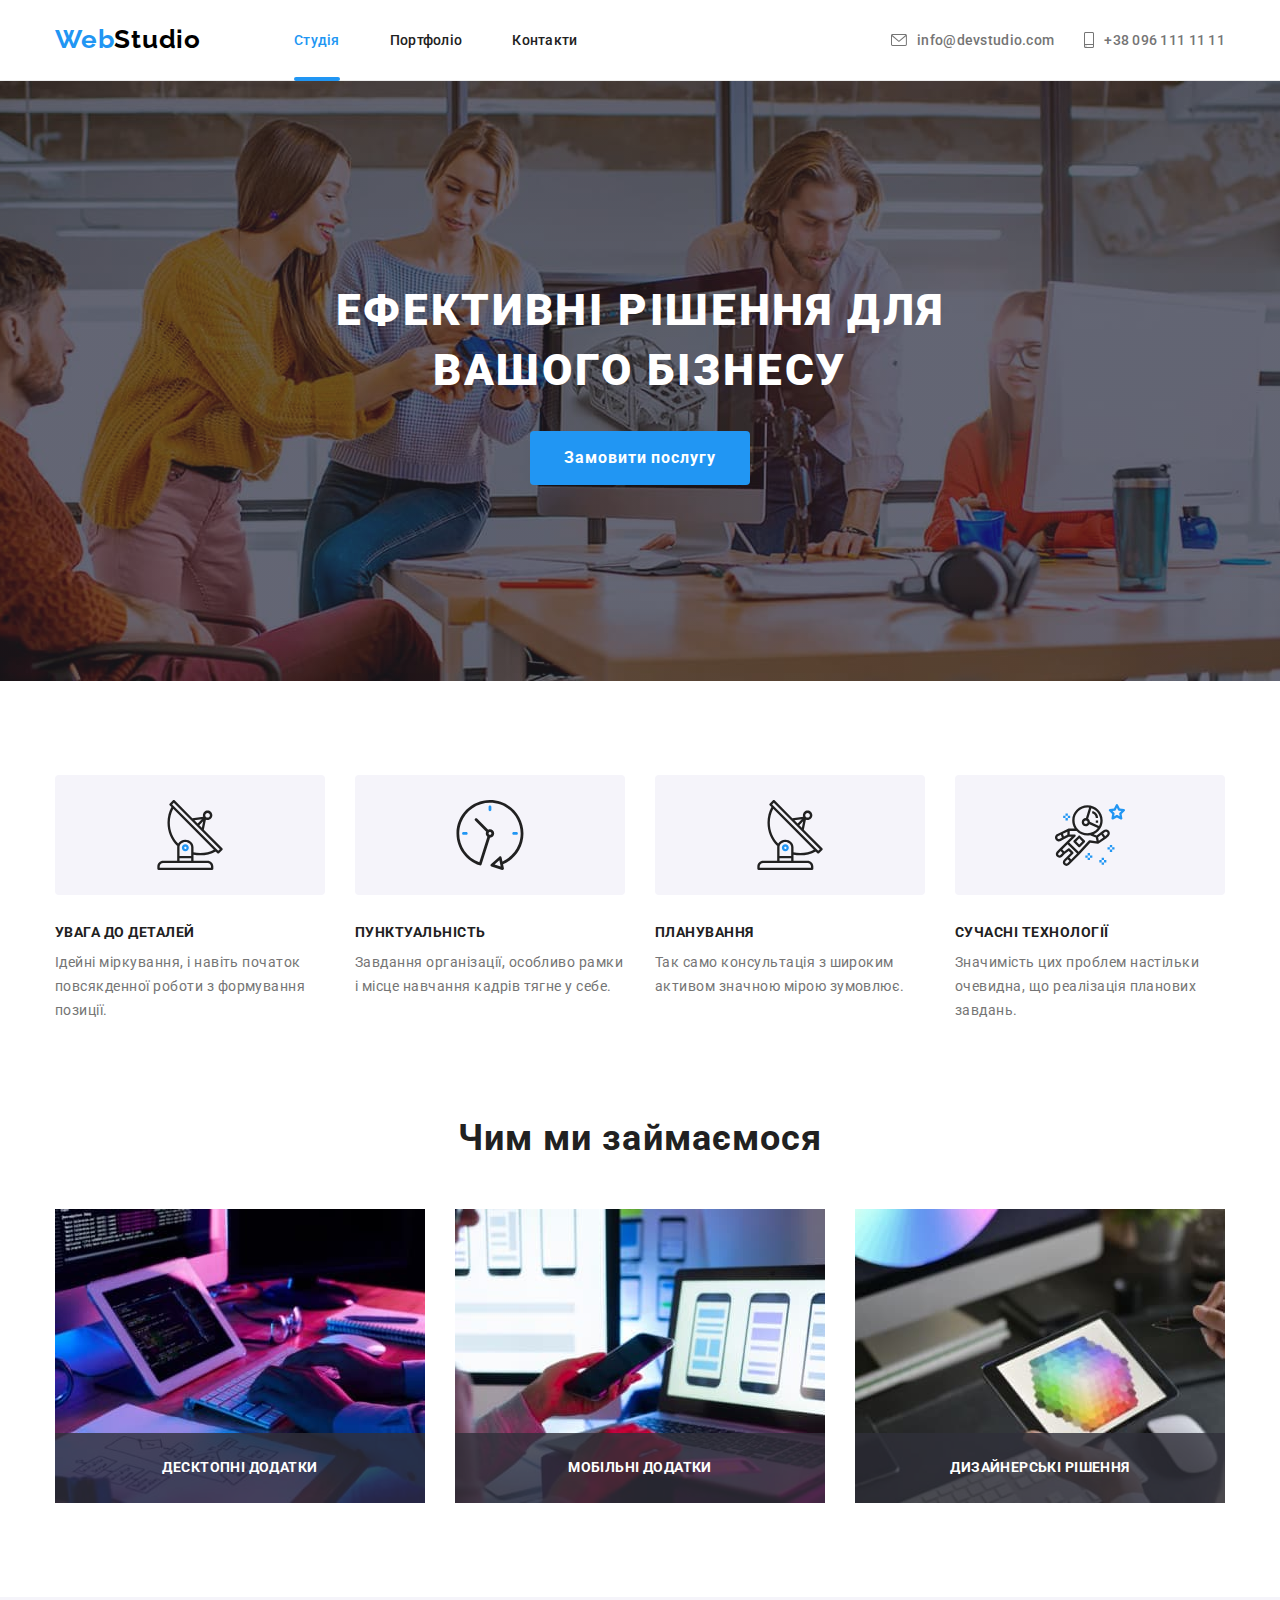
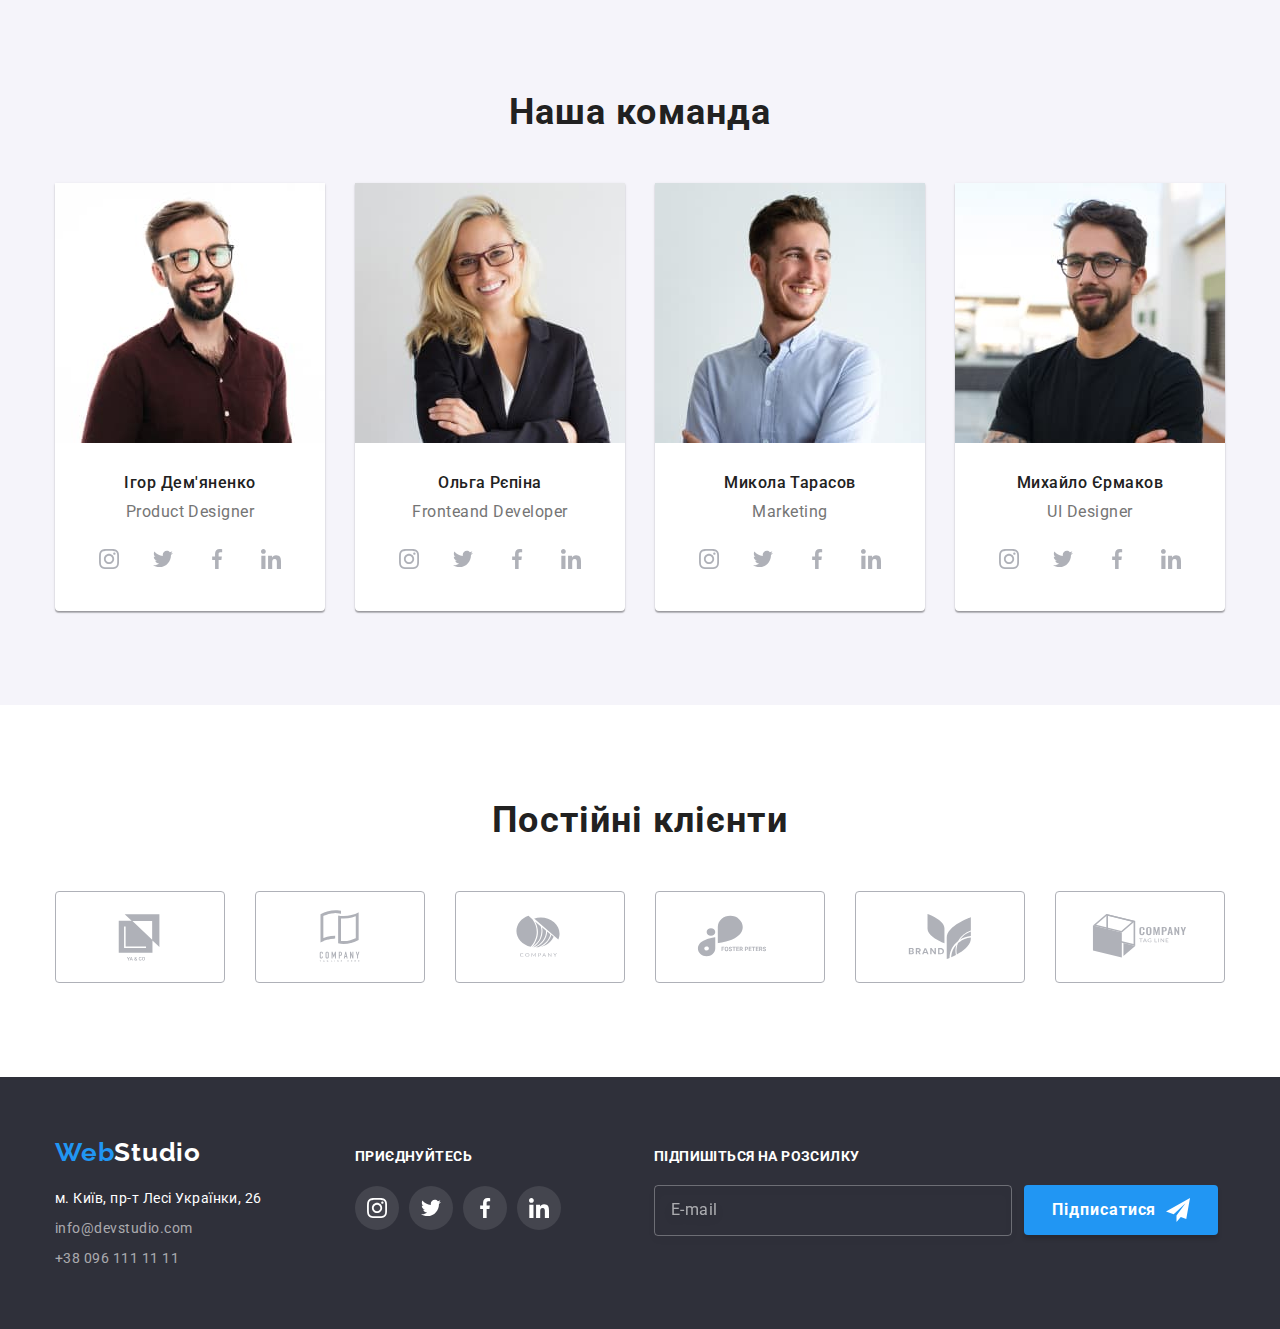
==== commit a5666441: "Update files" ====
--- a/index.html
+++ b/index.html
@@ -15,42 +15,41 @@
       href="https://fonts.googleapis.com/css2?family=Raleway:wght@700&family=Roboto:wght@400;500;700;900&display=swap"
       rel="stylesheet"
     />
-    <link rel="stylesheet" href="./css/styles.css" />
     <link rel="stylesheet" href="./css/main.min.css" />
     <title>Студія</title>
   </head>
 
   <body>
     <header class="header">
-      <div class="container main-nav">
-        <nav class="header-nav">
-          <a lang="en" href="./index.html" class="header-nav-logo"
-            >Web<span class="nav-logo">Studio</span></a
+      <div class="container header__container">
+        <nav class="navigation">
+          <a lang="en" href="./index.html" class="logo logo__begin"
+            >Web<span class="logo__end">Studio</span></a
           >
 
-          <ul class="header-nav-list">
-            <li class="header-nav-item">
-              <a href="./index.html" class="header-nav-link current">Студія</a>
-            </li>
-            <li class="header-nav-item">
-              <a href="./portfolio.html" class="header-nav-link">Портфоліо</a>
-            </li>
-            <li class="header-nav-item"><a href="" class="header-nav-link">Контакти</a></li>
+          <ul class="menu menu__header">
+            <li class="menu__item">
+              <a href="./index.html" class="menu__link current">Студія</a>
+            </li>
+            <li class="menu__item">
+              <a href="./portfolio.html" class="menu__link">Портфоліо</a>
+            </li>
+            <li class="menu__item"><a href="" class="menu__link">Контакти</a></li>
           </ul>
         </nav>
 
-        <ul class="header-contacts-list">
-          <li class="header-contacts-item">
-            <a class="header-contacts-link" href="mailto:info@devstudio.com">
-              <svg class="contacts-icon" width="16" height="12">
+        <ul class="contacts header__contacts">
+          <li class="contacts__item">
+            <a class="contacts__link" href="mailto:info@devstudio.com">
+              <svg class="contacts__icon" width="16" height="12">
                 <use href="./images/icons.svg#icon-envelope"></use>
               </svg>
               info@devstudio.com
             </a>
           </li>
-          <li class="header-contacts-item">
-            <a class="header-contacts-link" href="tel:+380961111111">
-              <svg class="contacts-icon" width="10" height="16">
+          <li class="contacts__item">
+            <a class="contacts__link" href="tel:+380961111111">
+              <svg class="contacts__icon" width="10" height="16">
                 <use href="./images/icons.svg#icon-smartphone"></use>
               </svg>
               +38 096 111 11 11
@@ -143,51 +142,51 @@
       </section>
 
       <section class="features section">
-        <div class="container">
-          <h2 class="features-tittle visually-hidden">Особливості</h2>
-
-          <ul class="features-list">
-            <li class="features-item">
-              <div class="features-item-icon">
-                <svg class="features-icon" width="70" height="70">
+        <div class="container features__container">
+          <h2 class="features__tittle visually__hidden">Особливості</h2>
+
+          <ul class="features__list">
+            <li class="features__item">
+              <div class="features__meta">
+                <svg class="features__icon" width="70" height="70">
                   <use href="./images/icons.svg#icon-antenna"></use>
                 </svg>
               </div>
-              <h3 class="features-subtitle">Увага до деталей</h3>
-              <p class="features-text">
+              <h3 class="features__subtitle">Увага до деталей</h3>
+              <p class="features__text">
                 Ідейні міркування, і навіть початок повсякденної роботи з формування позиції.
               </p>
             </li>
-            <li class="features-item">
-              <div class="features-item-icon">
-                <svg class="features-icon" width="70" height="70">
+            <li class="features__item">
+              <div class="features__meta">
+                <svg class="features__icon" width="70" height="70">
                   <use href="./images/icons.svg#icon-clock"></use>
                 </svg>
               </div>
-              <h3 class="features-subtitle">Пунктуальність</h3>
-              <p class="features-text">
+              <h3 class="features__subtitle">Пунктуальність</h3>
+              <p class="features__text">
                 Завдання організації, особливо рамки і місце навчання кадрів тягне у себе.
               </p>
             </li>
-            <li class="features-item">
-              <div class="features-item-icon">
-                <svg class="features-icon" width="70" height="70">
+            <li class="features__item">
+              <div class="features__meta">
+                <svg class="features__icon" width="70" height="70">
                   <use href="./images/icons.svg#icon-antenna"></use>
                 </svg>
               </div>
-              <h3 class="features-subtitle">Планування</h3>
-              <p class="features-text">
+              <h3 class="features__subtitle">Планування</h3>
+              <p class="features__text">
                 Так само консультація з широким активом значною мірою зумовлює.
               </p>
             </li>
-            <li class="features-item">
-              <div class="features-item-icon">
-                <svg class="features-icon" width="70" height="70">
+            <li class="features__item">
+              <div class="features__meta">
+                <svg class="features__icon" width="70" height="70">
                   <use href="./images/icons.svg#icon-astronaut"></use>
                 </svg>
               </div>
-              <h3 class="features-subtitle">Сучасні технології</h3>
-              <p class="features-text">
+              <h3 class="features__subtitle">Сучасні технології</h3>
+              <p class="features__text">
                 Значимість цих проблем настільки очевидна, що реалізація планових завдань.
               </p>
             </li>
@@ -196,11 +195,10 @@
       </section>
 
       <section class="work section">
-        <div class="container">
-          <h2 class="work-tittle">Чим ми займаємося</h2>
-
-          <ul class="work-list">
-            <li class="work-item">
+        <div class="container work__container">
+          <h2 class="work__tittle">Чим ми займаємося</h2>
+          <ul class="work__list">
+            <li class="work__item">
               <img
                 src="./images/box1.jpg"
                 alt="На столі стоїть монітор, клавіатура. Зліва від 
@@ -208,12 +206,12 @@
                 width="370"
                 height="294"
               />
-              <div class="box1">
-                <p class="desktop-action">Десктопні додатки</p>
-              </div>
-            </li>
-
-            <li class="work-item">
+              <div class="work__box">
+                <p class="work__action">Десктопні додатки</p>
+              </div>
+            </li>
+
+            <li class="work__item">
               <img
                 src="./images/box2.jpg"
                 alt="На підставці стоїть ноуткбук, на екрані якого показано приклад із трьох варіантів зовнішнього вигляду застосунку. Біля ноутбуку знаходиться людина із телефоном, яка одразу тестує ці варіанти на телефоні"
@@ -221,11 +219,11 @@
                 height="294"
               />
 
-              <div class="box2">
-                <p class="desktop-action">Мобільні додатки</p>
-              </div>
-            </li>
-            <li class="work-item">
+              <div class="work__box">
+                <p class="work__action">Мобільні додатки</p>
+              </div>
+            </li>
+            <li class="work__item">
               <img
                 src="./images/box3.jpg"
                 alt="Людина тримає у лівій руці графічний планшет, на екрані якого виведено кольорову палітру. У правій руці вона тримає стилус, і певно хоче вибрати якийсь колір для певного графічного елеметну"
@@ -233,8 +231,8 @@
                 height="294"
               />
 
-              <div class="box3">
-                <p class="desktop-action">Дизайнерські рішення</p>
+              <div class="work__box">
+                <p class="work__action">Дизайнерські рішення</p>
               </div>
             </li>
           </ul>
@@ -242,46 +240,46 @@
       </section>
 
       <section class="team section">
-        <div class="container">
-          <h2 class="team-tittle">Наша команда</h2>
-
-          <ul class="team-list">
-            <li class="team-item">
+        <div class="container team_container">
+          <h2 class="team__title">Наша команда</h2>
+
+          <ul class="team__list">
+            <li class="team__item">
               <img
                 src="./images/teamcard1.jpg"
                 alt="Молодий чоловік в окулярах, з темною бородою,що мило посміхається. Він одягнутий у коричневу сорочку з білими гудзиками"
                 width="270"
                 height="260"
               />
-              <div class="team-padding">
-                <h3 class="team-name">Ігор Дем'яненко</h3>
-                <p class="team-position">Product Designer</p>
-
-                <ul class="team-soc-list">
-                  <li class="team-soc-item">
-                    <a class="team-soc-link link" href="#">
-                      <svg class="team-soc-icon" width="20" height="20">
+              <div class="team__meta">
+                <h3 class="team__name">Ігор Дем'яненко</h3>
+                <p class="team__position">Product Designer</p>
+
+                <ul class="soc team__soc">
+                  <li class="soc__item">
+                    <a class="soc__link" href="#">
+                      <svg class="soc__icon" width="20" height="20">
                         <use href="./images/icons.svg#icon-instagram"></use>
                       </svg>
                     </a>
                   </li>
-                  <li class="team-soc-item">
-                    <a class="team-soc-link link" href="#">
-                      <svg class="team-soc-icon" width="20" height="20">
+                  <li class="soc__item">
+                    <a class="soc__link" href="#">
+                      <svg class="soc__icon" width="20" height="20">
                         <use href="./images/icons.svg#icon-twitter"></use>
                       </svg>
                     </a>
                   </li>
-                  <li class="team-soc-item">
-                    <a class="team-soc-link link" href="#">
-                      <svg class="team-soc-icon" width="20" height="20">
+                  <li class="soc__item">
+                    <a class="soc__link" href="#">
+                      <svg class="soc__icon" width="20" height="20">
                         <use href="./images/icons.svg#icon-facebook"></use>
                       </svg>
                     </a>
                   </li>
-                  <li class="team-soc-item">
-                    <a class="team-soc-link link" href="#">
-                      <svg class="team-soc-icon" width="20" height="20">
+                  <li class="soc__item">
+                    <a class="soc__link" href="#">
+                      <svg class="soc__icon" width="20" height="20">
                         <use href="./images/icons.svg#icon-linkedin"></use>
                       </svg>
                     </a>
@@ -289,41 +287,41 @@
                 </ul>
               </div>
             </li>
-            <li class="team-item">
+            <li class="team__item">
               <img
                 src="./images/teamcard2.jpg"
                 alt="Молода дівчина, зі світлим волоссям середньої довжини. Вона в окулярах, з прямокутною оправою. Має гарну приємну посмішку. Одягнута у чорний піджак та білу блузу"
                 width="270"
                 height="260"
               />
-              <div class="team-padding">
-                <h3 class="team-name">Ольга Рєпіна</h3>
-                <p class="team-position">Fronteand Developer</p>
-
-                <ul class="team-soc-list">
-                  <li class="team-soc-item">
-                    <a class="team-soc-link link" href="#">
-                      <svg class="team-soc-icon" width="20" height="20">
+              <div class="team__meta">
+                <h3 class="team__name">Ольга Рєпіна</h3>
+                <p class="team__position">Fronteand Developer</p>
+
+                <ul class="soc team__soc">
+                  <li class="soc__item">
+                    <a class="soc__link" href="#">
+                      <svg class="soc__icon" width="20" height="20">
                         <use href="./images/icons.svg#icon-instagram"></use>
                       </svg>
                     </a>
                   </li>
-                  <li class="team-soc-item">
-                    <a class="team-soc-link link" href="#">
-                      <svg class="team-soc-icon" width="20" height="20">
+                  <li class="soc__item">
+                    <a class="soc__link" href="#">
+                      <svg class="soc__icon" width="20" height="20">
                         <use href="./images/icons.svg#icon-twitter"></use>
                       </svg>
                     </a>
                   </li>
-                  <li class="team-soc-item">
-                    <a class="team-soc-link link" href="#">
-                      <svg class="team-soc-icon" width="20" height="20">
+                  <li class="soc__item">
+                    <a class="soc__link" href="#">
+                      <svg class="soc__icon" width="20" height="20">
                         <use href="./images/icons.svg#icon-facebook"></use></svg
                     ></a>
                   </li>
-                  <li class="team-soc-item">
-                    <a class="team-soc-link link" href="#">
-                      <svg class="team-soc-icon" width="20" height="20">
+                  <li class="soc__item">
+                    <a class="soc__link" href="#">
+                      <svg class="soc__icon" width="20" height="20">
                         <use href="./images/icons.svg#icon-linkedin"></use>
                       </svg>
                     </a>
@@ -331,42 +329,42 @@
                 </ul>
               </div>
             </li>
-            <li class="team-item">
+            <li class="team__item">
               <img
                 src="./images/teamcard3.jpg"
                 alt="Молодий чоловік, з русявим волоссям та легкою світлою щетиною. Він дивиться у ліву сторону та приємно посміхається.На ньому одягнута світло-блакитна сорочка"
                 width="270"
                 height="260"
               />
-              <div class="team-padding">
-                <h3 class="team-name">Микола Тарасов</h3>
-                <p class="team-position">Marketing</p>
-
-                <ul class="team-soc-list">
-                  <li class="team-soc-item">
-                    <a class="team-soc-link link" href="#">
-                      <svg class="team-soc-icon" width="20" height="20">
+              <div class="team__meta">
+                <h3 class="team__name">Микола Тарасов</h3>
+                <p class="team__position">Marketing</p>
+
+                <ul class="soc team__soc">
+                  <li class="soc__item">
+                    <a class="soc__link" href="#">
+                      <svg class="soc__icon" width="20" height="20">
                         <use href="./images/icons.svg#icon-instagram"></use>
                       </svg>
                     </a>
                   </li>
-                  <li class="team-soc-item">
-                    <a class="team-soc-link link" href="#">
-                      <svg class="team-soc-icon" width="20" height="20">
+                  <li class="soc__item">
+                    <a class="soc__link" href="#">
+                      <svg class="soc__icon" width="20" height="20">
                         <use href="./images/icons.svg#icon-twitter"></use>
                       </svg>
                     </a>
                   </li>
-                  <li class="team-soc-item">
-                    <a class="team-soc-link link" href="#">
-                      <svg class="team-soc-icon" width="20" height="20">
+                  <li class="soc__item">
+                    <a class="soc__link" href="#">
+                      <svg class="soc__icon" width="20" height="20">
                         <use href="./images/icons.svg#icon-facebook"></use>
                       </svg>
                     </a>
                   </li>
-                  <li class="team-soc-item">
-                    <a class="team-soc-link link" href="#">
-                      <svg class="team-soc-icon" width="20" height="20">
+                  <li class="soc__item">
+                    <a class="soc__link" href="#">
+                      <svg class="soc__icon" width="20" height="20">
                         <use href="./images/icons.svg#icon-linkedin"></use>
                       </svg>
                     </a>
@@ -374,40 +372,40 @@
                 </ul>
               </div>
             </li>
-            <li class="team-item">
+            <li class="team__item">
               <img
                 src="./images/teamcard4.jpg"
                 alt="Молодий харизматичний чоловік із темним волоссям та темною бородою. Він носить окуляри. Одягнутий у чорну футболку, на правій руці має татуювання"
                 width="270"
                 height="260"
               />
-              <div class="team-padding">
-                <h3 class="team-name">Михайло Єрмаков</h3>
-                <p class="team-position">UI Designer</p>
-
-                <ul class="team-soc-list">
-                  <li class="team-soc-item">
-                    <a class="team-soc-link link" href="#">
-                      <svg class="team-soc-icon" width="20" height="20">
+              <div class="team__meta">
+                <h3 class="team__name">Михайло Єрмаков</h3>
+                <p class="team__position">UI Designer</p>
+
+                <ul class="soc team__soc">
+                  <li class="soc__item">
+                    <a class="soc__link" href="#">
+                      <svg class="soc__icon" width="20" height="20">
                         <use href="./images/icons.svg#icon-instagram"></use></svg
                     ></a>
                   </li>
-                  <li class="team-soc-item">
-                    <a class="team-soc-link link" href="#"
-                      ><svg class="team-soc-icon" width="20" height="20">
+                  <li class="soc__item">
+                    <a class="soc__link" href="#"
+                      ><svg class="soc__icon" width="20" height="20">
                         <use href="./images/icons.svg#icon-twitter"></use></svg
                     ></a>
                   </li>
-                  <li class="team-soc-item">
-                    <a class="team-soc-link link" href="#">
-                      <svg class="team-soc-icon" width="20" height="20">
+                  <li class="soc__item">
+                    <a class="soc__link" href="#">
+                      <svg class="soc__icon" width="20" height="20">
                         <use href="./images/icons.svg#icon-facebook"></use>
                       </svg>
                     </a>
                   </li>
-                  <li class="team-soc-item">
-                    <a class="team-soc-link link" href="#">
-                      <svg class="team-soc-icon" width="20" height="20">
+                  <li class="soc__item">
+                    <a class="soc__link" href="#">
+                      <svg class="soc__icon" width="20" height="20">
                         <use href="./images/icons.svg#icon-linkedin"></use>
                       </svg>
                     </a>
--- a/css/main.min.css
+++ b/css/main.min.css
@@ -0,0 +1 @@
+:root{--first-color: #212121;--accent-color: #2196f3;--accent-color-text: #ffffff;--hero-color: #ffffff;--text-color: #757575;--portfolio-button-color: #f5f4fa;--team-background-color: #f5f4fa;--hero-footer-background-color: #2f303a;--main-background-color: #ffffff;--contacts-link-color: rgba(255, 255, 255, 0.6);--nav-logo-color: #000000;--border-color-portfolio: #eeeeee;--border-color-header: #ececec;--icon-first-color: #afb1b8;--icon-background-color: FFFFFF;--icon-backgroud-color-hover: #2196f3;--icon-main-color: #ffffff;--icon-features-background: #f5f4fa;--icon-clients-first-color: #afb1b8;--icon-clients-color-hover: #2196f3;--icon-soc-color-hover: #ffffff;--icon-contacts-color: #757575;--icon-footer-color: rgba(255, 255, 255, 0.1);--work-box-text: rgba(47, 48, 58, 0.8);--projects-card-owerlay: rgba(33, 150, 243, 0.9);--button-close-border: #0000001a;--button-close-icon: #000000;--animation: 250ms cubic-bezier(0.4, 0, 0.2, 1);--text-form-color: #757575;--border-input-color: rgba(33, 33, 33, 0.2);--comment-color: rgba(117, 117, 117, 0.5);--form-button-border-hover: #188CE8;--send-input-color: rgba(255, 255, 255, 0.3);--send-input-shadow: rgba(0, 0, 0, 0.15);--button-active-color: #188CE8;--placeholder-color: rgba(255, 255, 255, 0.6);--form-button-shadow: 0px 4px 4px rgba(0, 0, 0, 0.15)}body{font-family:Roboto,Times New Roman,Arial,Helvetica,sans-serif}h1,h2,h3,h4,h5,h6,p{margin:0}ul{list-style:none;margin:0;padding:0}img{display:block;max-width:100%;height:auto}body{color:var(--first-color);background-color:var(--main-background-color);letter-spacing:.03em}.hide{border:0;clip:rect(1px, 1px, 1px, 1px);-webkit-clip-path:inset(50%);clip-path:inset(50%);height:1px;margin:-1px;overflow:hidden;padding:0;position:absolute;width:1px;word-wrap:normal}.visually__hidden{position:absolute;width:1px;height:1px;margin:-1px;border:0;padding:0;white-space:nowrap;-webkit-clip-path:inset(100%);clip-path:inset(100%);clip:rect(0 0 0 0);overflow:hidden}.header{border-bottom-color:var(--border-color-header);border-bottom-style:solid;border-bottom-width:1px}.header__container{margin-left:auto;margin-right:auto}.menu__link,.contacts__link{text-decoration:none}.menu__link,.contacts__link{font-weight:500;font-size:14px;line-height:1.1429;letter-spacing:.02em;transition:color var(--animation)}.menu__link{display:block;padding-top:32px;padding-bottom:32px;color:var(--first-color)}.menu__link:hover,.menu__link:focus{color:var(--accent-color)}.contacts__link{display:flex;align-items:center;color:var(--text-color)}.contacts__link:hover,.contacts__link:focus{color:var(--accent-color)}.menu__header{display:flex;gap:50px;margin-left:93px}.menu__header .menu__link.current{color:var(--accent-color)}.menu__header .menu__link.current:after{display:block}.menu__header .menu__item:last-child{margin-right:0}.header__contacts{display:flex;margin-left:auto;height:16px}.header__contacts .contacts__item+.contacts__item{margin-left:30px}.contacts__icon{fill:var(--icon-contacts-color);transition:fill var(--animation);margin-right:10px}.contacts__link:hover .contacts__icon,.contacts__link:focus .contacts__icon{fill:var(--accent-color)}.navigation{display:flex}.header__container{display:flex;align-items:center}.menu__link{position:relative}.menu__link:after{content:"";position:absolute;left:0;bottom:-1px;display:block;width:100%;height:4px;background-color:var(--accent-color);border-radius:2px;display:none}.menu__item,.contacts__item{list-style-type:none}.overlay{max-width:1600px;height:600px;margin-left:auto;margin-right:auto;background-image:linear-gradient(to right, rgba(47, 48, 58, 0.4), rgba(47, 48, 58, 0.4)),url(../images/hero.jpg);background-repeat:no-repeat;background-position:center}.hero-padding{padding-top:200px;padding-bottom:200px}.hero-tittle{margin-bottom:30px;margin-right:auto;margin-left:auto;width:696px;font-weight:900;font-size:44px;line-height:1.36;text-transform:uppercase}.hero-tittle,.hero-button{text-align:center;letter-spacing:.06em;color:var(--hero-color)}.hero-button{display:block;box-sizing:border-box;margin-left:auto;margin-right:auto;border-color:rgba(0,0,0,0);font-family:inherit;font-weight:700;font-size:16px;line-height:1.88;background-color:var(--accent-color);border-radius:4px;padding-top:10px;padding-bottom:10px;padding-left:32px;padding-right:32px;cursor:pointer}.container{width:1200px;padding-left:15px;padding-right:15px;margin-left:auto;margin-right:auto}.section{padding-top:94px;padding-bottom:94px}.backdrop.is-hidden{visibility:hidden;opacity:0;pointer-events:none}.backdrop{position:fixed;top:0;left:0;width:100%;height:100%;background:rgba(0,0,0,.2);opacity:1;z-index:1;visibility:visible;transition:opacity 500ms,visibility 500ms cubic-bezier(0.4, 0, 0.2, 1)}.modal{position:absolute;top:50%;left:50%;transform:translate(-50%, -50%);width:528px;height:581px;background:#fff;box-shadow:0px 1px 3px rgba(0,0,0,.12),0px 1px 1px rgba(0,0,0,.14),0px 2px 1px rgba(0,0,0,.2);border-radius:4px}.button-close{display:flex;align-items:center;justify-content:center;position:absolute;top:8px;right:8px;width:30px;height:30px;background-color:rgba(0,0,0,0);border:1px solid var(--button-close-border);border-radius:50%;cursor:pointer}.icon-close-black{fill:var(--button-close-icon);transition:fill var(--animation)}.icon-close-black:hover{fill:var(--accent-color)}.button-close:focus .icon-close-black{fill:var(--accent-color)}.work__container{margin-left:auto;margin-right:auto}.work{padding-top:0}.work__list{display:flex}.work__item{position:relative;list-style-type:none}.work__item:not(:last-child){margin-right:30px}.work__tittle{text-align:center}.work__tittle{font-size:36px;line-height:1.17;letter-spacing:.03em;color:var(--first-color)}.work__tittle{margin-bottom:50px}.work__action{padding-top:27px;padding-right:auto;padding-bottom:27px;padding-left:auto;font-family:"Roboto";font-weight:700;font-size:14px;line-height:1.14;text-align:center;letter-spacing:.03em;text-transform:uppercase;color:var(--accent-color-text)}.work__box{display:block;position:absolute;bottom:0;left:0;width:100%;background-color:var(--work-box-text)}.team_container{margin-left:auto;margin-right:auto}.team{background-color:var(--team-background-color);padding-top:94px}.team__item{list-style-type:none;background-color:var(--accent-color-text);border-radius:0px 0px 4px 4px;box-shadow:0px 1px 3px rgba(0,0,0,.12),0px 1px 1px rgba(0,0,0,.14),0px 2px 1px rgba(0,0,0,.2)}.team__list{display:flex;justify-content:center}.team__item:not(:last-child){margin-right:30px}.team__title{margin-bottom:50px}.team__name,.team__position{font-size:16px;line-height:1.19;letter-spacing:.03em}.team__name{margin-bottom:10px;font-weight:500;color:var(--first-color)}.team__position{margin-bottom:16px;color:var(--text-color)}.team__meta{padding-top:30px;padding-bottom:30px}.soc{display:flex;justify-content:center}.team__soc{gap:10px}.soc__item{width:44px;height:44px}.soc__link{width:100%;height:100%;background-color:var(--icon-background-color);border-radius:50%;display:flex;align-items:center;justify-content:center;transition:background-color var(--animation)}.soc__link:hover,.soc__link:focus{background-color:var(--icon-backgroud-color-hover)}.soc__icon{fill:var(--icon-first-color);transition:fill var(--animation)}.soc__link:hover .soc__icon,.soc__link:focus .soc__icon{fill:var(--icon-soc-color-hover)}.team__name,.team__position,.team__title{text-align:center}.team__title{font-size:36px;line-height:1.17;letter-spacing:.03em;color:var(--first-color)}.clients{padding-top:94px;padding-bottom:94px}.clients-tittle{margin-bottom:50px;font-size:36px;line-height:1.17em;text-align:center;letter-spacing:.03em;color:var(--first-color)}.clients-list{display:flex;gap:30px}.clients-item{width:170px;height:92px}.clients-link{width:100%;height:100%;display:flex;align-items:center;justify-content:center;border:1px solid var(--icon-clients-first-color);border-radius:4px;transition:var(--animation)}.clients-link:hover,.clients-link:focus{border-color:var(--icon-clients-color-hover)}.clients-icon{fill:var(--icon-clients-first-color);transition:fill var(--animation)}.clients-link:hover .clients-icon,.clients-link:focus .clients-icon{fill:var(--icon-clients-color-hover)}.footer{padding-top:60px;padding-bottom:60px;background-color:var(--hero-footer-background-color)}.footer-contacts-address,.footer-contacts-link{text-decoration:none}.footer-main{align-items:baseline;display:flex;gap:93px}.footer-contacts{margin-top:20px}.footer-contacts-item{list-style-type:none}.footer-contacts-address,.footer-contacts-link{font-size:14px;line-height:1.5}.footer-contacts-address{font-style:normal;color:var(--accent-color-text);transition:color var(--animation)}.footer-contacts-address:hover,.footer-contacts-address:focus{color:var(--accent-color)}.footer-contacts-link{font-style:normal;color:var(--contacts-link-color);transition:color var(--animation)}.footer-contacts-link:hover,.footer-contacts-link:focus{color:var(--accent-color)}.welcome{font-family:"Roboto";font-weight:700;font-size:14px;line-height:1.14;letter-spacing:.03em;text-transform:uppercase;color:var(--accent-color-text)}.footer-soc-list{display:flex;justify-content:center;gap:10px;margin-top:20px}.footer-soc-item{width:44px;height:44px}.footer-soc-link{width:100%;height:100%;background-color:var(--icon-footer-color);border-radius:50%;display:flex;align-items:center;justify-content:center;transition:background-color var(--animation)}.footer-soc-link:hover,.footer-soc-link:focus{background-color:var(--icon-backgroud-color-hover)}.footer-soc-icon{fill:var(--accent-color-text);transition:fill var(--animation)}.footer-soc-link:hover .footer-soc-icon,.footer-soc-link:focus .footer-soc-icon{fill:var(--icon-soc-color-hover)}.contacts-margin{margin-bottom:9px}.modal{padding-top:40px;padding-right:40px;padding-bottom:40px;padding-left:40px}.modal-field{margin-bottom:10px}.modal-title{font-weight:700;font-size:20px;line-height:1.15;text-align:center;letter-spacing:.03em;margin-bottom:12px;color:var(--first-color)}.input-label{display:block;font-size:12px;line-height:1.67;letter-spacing:.01em;margin-bottom:4px;color:var(--text-form-color)}.input-wrapper{position:relative}.modal-input{width:100%;height:40px;padding-left:42px;border:1px solid var(--border-input-color);border-radius:4px;background-color:rgba(0,0,0,0);outline:rgba(0,0,0,0);transition:border-color var(--animation)}.modal-input:focus,.modal-input:hover{border-color:var(--accent-color)}.modal-comment{width:100%;height:120px;padding-top:12px;padding-right:16px;padding-bottom:12px;padding-left:16px;border:1px solid var(--border-input-color);border-radius:4px;resize:none;background-color:rgba(0,0,0,0);outline:rgba(0,0,0,0);transition:border-color var(--animation)}.modal-comment:placeholder{font-size:12px;line-height:1.67;letter-spacing:.01em;color:var(--comment-color)}.modal-comment:hover,.modal-comment:focus{border-color:var(--accent-color)}.modal-icon{fill:var(--first-color);position:absolute;left:12px;top:50%;transform:translateY(-50%);transition:fill var(--animation)}.modal-icon:hover,.modal-icon:focus{fill:var(--accent-color)}.modal-input:focus+.modal-icon,.modal-input:hover+.modal-icon{fill:var(--accent-color)}.check-field{margin-bottom:21px}.check-text{display:flex;align-items:center;justify-content:center;gap:7px;font-size:14px;line-height:1.71;letter-spacing:.03em;color:var(--text-form-color);transition:color var(--animation)}.check-text span{width:16px;height:15px;border:2px solid var(--first-color);border-radius:2px;margin-right:7px;display:flex;align-items:center;justify-content:center;fill:rgba(0,0,0,0)}.modal-check:checked+.check-text span{background-color:var(--accent-color);border:none;fill:#fff}.modal-check:focus+.check-text span,.modal-check:hover+.check-text span{border-color:var(--accent-color)}.policy{position:relative;font-size:14px;line-height:1.71;letter-spacing:.03em;color:var(--accent-color);text-decoration:none}.policy:after{content:"";position:absolute;left:0;bottom:5px;display:block;width:100%;height:1px;background-color:var(--accent-color)}.form-button{display:block;box-sizing:border-box;margin-left:auto;margin-right:auto;border-color:rgba(0,0,0,0);border:none;text-align:center;color:var(--hero-color);font-family:inherit;font-weight:700;font-size:16px;line-height:1.88;letter-spacing:.06em;background-color:var(--accent-color);border-radius:4px;box-shadow:var(--form-button-shadow);padding-top:10px;padding-bottom:10px;padding-left:52px;padding-right:52px;cursor:pointer;transition:background-color var(--animation)}.form-button:hover,.form-button:focus{background-color:var(--form-button-border-hover)}.features__container{margin-left:auto;margin-right:auto}.features__list{display:flex;gap:30px}.features__meta{height:120px;padding-top:25px;padding-right:100px;padding-bottom:25px;padding-left:100px;margin-bottom:30px;background-color:var(--icon-features-background);border-radius:4px}.features__tittle{opacity:0}.features__subtitle{font-size:14px;line-height:1.14;text-transform:uppercase;color:var(--first-color);margin-bottom:10px}.features__text{font-size:14px;line-height:1.71;color:var(--text-color)}.features__item{list-style-type:none}.footer-logo-begin{text-decoration:none}.footer-logo-begin{font-family:Raleway,sans-serif;color:var(--accent-color)}.footer-logo-begin{font-weight:700;font-size:26px;line-height:1.19;letter-spacing:.03em;padding-top:24px;padding-bottom:25px}.footer-logo-end{color:var(--accent-color-text);letter-spacing:.03em}.logo{font-family:Raleway,sans-serif;font-weight:700;font-size:26px;line-height:1.19;letter-spacing:.03em;padding-top:24px;padding-bottom:25px;text-decoration:none}.logo__begin{color:var(--accent-color)}.logo__end{color:var(--nav-logo-color)}.input-send{font-weight:700;font-size:14px;line-height:1.14;letter-spacing:.03em;text-transform:uppercase;color:var(--accent-color-text)}.input-wrapper-send{display:flex;align-items:center;justify-content:center;gap:12px;margin-top:20px}.send-icon{fill:var(--accent-color-text)}.send-button{display:inline-flex;align-items:center;justify-content:center;gap:10px;padding-top:10px;padding-right:28px;padding-bottom:10px;padding-left:28px;border:rgba(0,0,0,0);background-color:var(--accent-color);box-shadow:0px 4px 4px var(--send-input-shadow);border-radius:4px;transition:background-color var(--animation);font-weight:700;font-size:16px;line-height:1.89;letter-spacing:.06em;color:var(--accent-color-text)}.send-button:hover,.send-button:focus{background-color:var(--button-active-color)}.send-email::-moz-placeholder{font-size:16px;line-height:1.25;letter-spacing:.03em;color:var(--placeholder-color);-moz-transition:color var(--animation);transition:color var(--animation)}.send-email:-ms-input-placeholder{font-size:16px;line-height:1.25;letter-spacing:.03em;color:var(--placeholder-color);-ms-transition:color var(--animation);transition:color var(--animation)}.send-email::placeholder{font-size:16px;line-height:1.25;letter-spacing:.03em;color:var(--placeholder-color);transition:color var(--animation)}.send-email:hover::-moz-placeholder, .send-email:focus::-moz-placeholder{color:var(--accent-color-text)}.send-email:hover:-ms-input-placeholder, .send-email:focus:-ms-input-placeholder{color:var(--accent-color-text)}.send-email:hover::placeholder,.send-email:focus::placeholder{color:var(--accent-color-text)}.send-email{width:358px;padding-top:15px;padding-bottom:15px;padding-left:16px;color:var(--accent-color-text);border:1px solid var(--send-input-color);filter:drop-shadow(0px 4px 4px var(--send-input-shadow));border-radius:4px;background-color:rgba(0,0,0,0);outline:rgba(0,0,0,0);transition:border-color var(--animation)}.send-email:hover,.send-email:focus{border-color:var(--accent-color)}.portfolio-filters-list{display:flex;justify-content:center;gap:8px}.portfolio-filters-button{cursor:pointer}.portfolio-filters-item{list-style-type:none}.btn-size-all,.btn-size-app,.btn-size-design,.btn-size-mark,.btn-size-web{height:38px}.portfolio-filters-button{font-family:inherit;font-weight:500;font-size:16px;line-height:1.63;text-align:center;letter-spacing:.03em;color:var(--first-color);background-color:var(--portfolio-button-color);border-radius:4px;padding:6px 25px;border-color:rgba(0,0,0,0);transition:box-shadow var(--animation),color var(--animation),background-color var(--animation)}.portfolio-filters-button:hover,.portfolio-filters-button:focus{color:var(--accent-color-text);background-color:var(--accent-color);box-shadow:0px 3px 1px rgba(0,0,0,.1),0px 1px 2px rgba(0,0,0,.08),0px 2px 2px rgba(0,0,0,.12)}.portfolio-filters-list{margin-bottom:50px}.portfolio-projects-link{text-decoration:none}.portfolio-projects-item{list-style-type:none}.portfolio-tittle{opacity:0}.portfolio-projects-item{background-color:var(--main-background-color)}.item-overlay{position:relative;overflow:hidden}.text-overlay{position:absolute;padding-top:63px;padding-right:24px;padding-bottom:63px;padding-left:24px;font-size:18px;line-height:1.56;letter-spacing:.03em;color:var(--accent-color-text);background-color:var(--projects-card-owerlay);transform:translateY(0);transition:transform var(--animation)}.portfolio-projects-item:hover .text-overlay{transform:translateY(-100%)}.portfolio-projects-list{display:flex;flex-wrap:wrap;gap:30px;justify-content:center}.portfolio-projects-link{display:block;transition:var(--animation)}.portfolio-projects-link:hover,.portfolio-projects-link:focus{transition:box-shadow var(--animation);box-shadow:0px 1px 1px rgba(0,0,0,.12),0px 4px 4px rgba(0,0,0,.06),1px 4px 6px rgba(0,0,0,.16)}.portfolio-projects-subtitle{font-size:18px;line-height:2;letter-spacing:.06em;color:var(--first-color);transition:color var(--animation),background-color var(--animation)}.portfolio-projects-text{font-size:16px;line-height:1.88;color:var(--text-color);transition:color var(--animation),background-color var(--animation)}.projects-text{padding-top:20px;padding-bottom:20px;padding-left:24px;padding-right:24px;border-right-width:1px;border-left-width:1px;border-bottom-width:1px;border-left-color:var(--border-color-portfolio);border-right-color:var(--border-color-portfolio);border-bottom-color:var(--border-color-portfolio);border-bottom-style:solid;border-left-style:solid;border-right-style:solid}.portfolio-projects-subtitle{margin-bottom:4px}/*# sourceMappingURL=main.min.css.map */